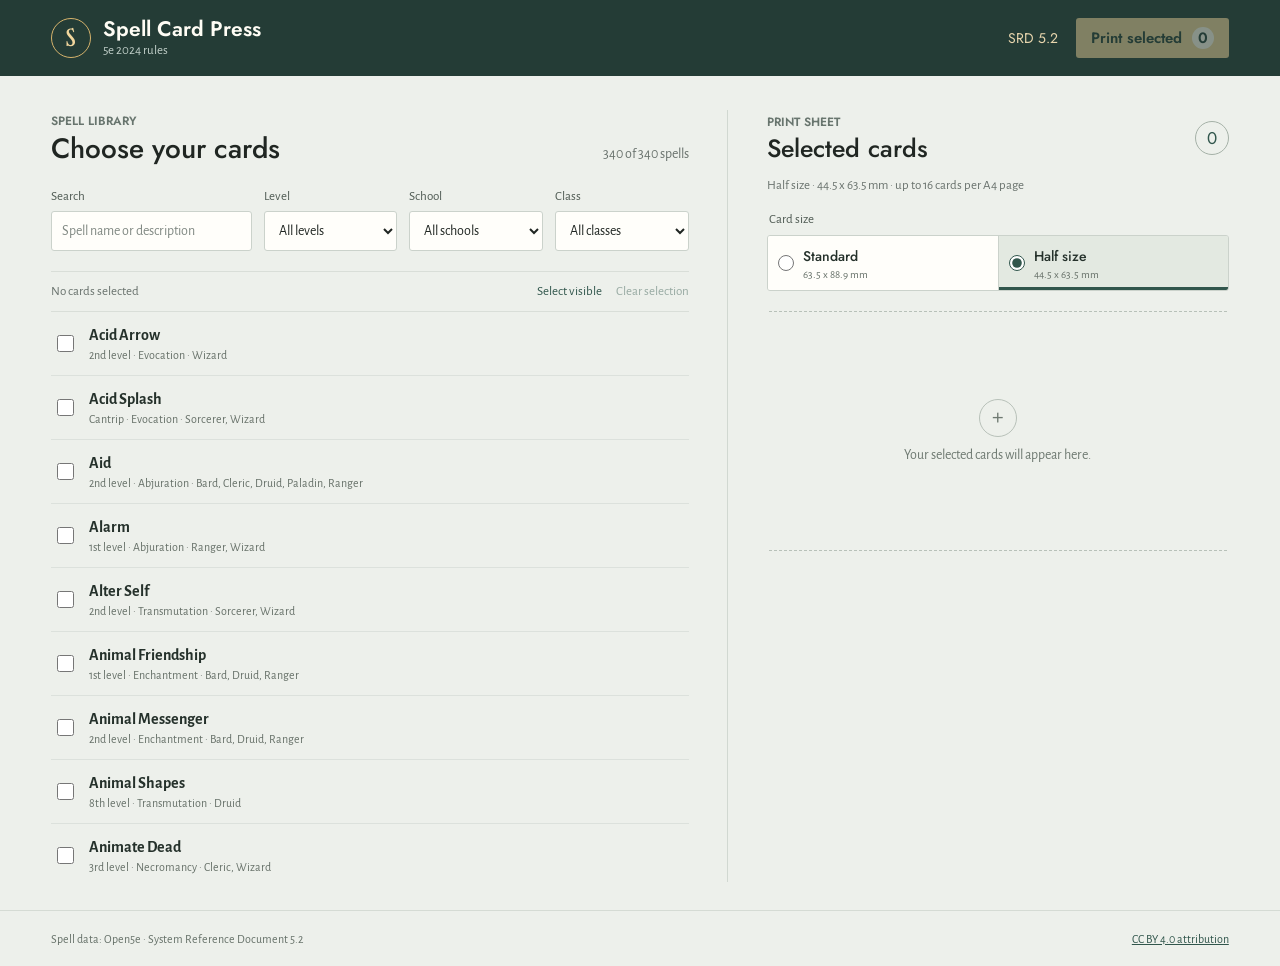
==== card-generator/index.html @ 822038f8 "Edit the layout of the cards, add icons" ====
<!doctype html>
<html lang="en">
<head>
    <meta charset="utf-8">
    <meta name="viewport" content="width=device-width, initial-scale=1">
    <meta name="theme-color" content="#243c36">
    <title>Spell Card Press</title>
    <link rel="preconnect" href="https://fonts.googleapis.com">
    <link rel="preconnect" href="https://fonts.gstatic.com" crossorigin>
    <link href="https://fonts.googleapis.com/css2?family=Alegreya+Sans:ital,wght@0,400;0,500;0,700;1,400;1,700&family=Girassol&family=Jost:wght@400;500;600;700&display=swap" rel="stylesheet">
    <link rel="stylesheet" href="app.css">
    <script src="app.js?v=keyword-layout-2" defer></script>
</head>
<body data-card-size="half">
    <header class="topbar">
        <a class="brand" href="./" aria-label="Spell Card Press home">
            <span class="brand-mark" aria-hidden="true">S</span>
            <span class="brand-copy"><strong>Spell Card Press</strong><span>5e 2024 rules</span></span>
        </a>
        <div class="topbar-meta">
            <span class="edition-tag">SRD 5.2</span>
            <button class="button button-primary" id="print-button" type="button" disabled>Print selected <span id="print-count">0</span></button>
        </div>
    </header>

    <main class="workspace">
        <section class="library" aria-labelledby="library-title">
            <div class="section-heading">
                <div><p class="eyebrow">SPELL LIBRARY</p><h1 id="library-title">Choose your cards</h1></div>
                <p class="result-count" id="result-count" aria-live="polite">Loading spells...</p>
            </div>
            <div class="filters" aria-label="Filter spells">
                <label class="search-field"><span>Search</span><input id="search-input" type="search" placeholder="Spell name or description" autocomplete="off"></label>
                <label><span>Level</span><select id="level-filter"><option value="">All levels</option></select></label>
                <label><span>School</span><select id="school-filter"><option value="">All schools</option></select></label>
                <label><span>Class</span><select id="class-filter"><option value="">All classes</option></select></label>
            </div>
            <div class="list-toolbar">
                <span id="selection-summary">No cards selected</span>
                <div class="toolbar-actions">
                    <button class="text-button" id="select-visible" type="button">Select visible</button>
                    <button class="text-button" id="clear-selection" type="button" disabled>Clear selection</button>
                </div>
            </div>
            <div class="spell-list" id="spell-list" aria-label="Available spells" aria-busy="true">
                <p class="list-message">Loading the 2024 SRD spell list...</p>
            </div>
        </section>

        <aside class="selection" aria-labelledby="selection-title">
            <div class="section-heading selection-heading">
                <div><p class="eyebrow">PRINT SHEET</p><h2 id="selection-title">Selected cards</h2></div>
                <span class="selected-count" id="selected-count" aria-live="polite">0</span>
            </div>
            <p class="selection-note" id="selection-note">Half size · 44.5 x 63.5 mm · up to 16 cards per A4 page</p>
            <fieldset class="size-picker">
                <legend>Card size</legend>
                <div class="size-options">
                    <label class="size-option">
                        <input type="radio" name="card-size" value="standard">
                        <span class="size-option-copy"><strong>Standard</strong><small>63.5 x 88.9 mm</small></span>
                    </label>
                    <label class="size-option">
                        <input type="radio" name="card-size" value="half" checked>
                        <span class="size-option-copy"><strong>Half size</strong><small>44.5 x 63.5 mm</small></span>
                    </label>
                </div>
            </fieldset>
            <div class="selected-cards" id="selected-cards">
                <div class="selection-empty"><span class="empty-mark" aria-hidden="true">+</span><p>Your selected cards will appear here.</p></div>
            </div>
        </aside>
    </main>

    <footer class="app-footer">
        <span>Spell data: Open5e · System Reference Document 5.2</span>
        <a href="https://open5e.com/sources/srd-2024" target="_blank" rel="noreferrer">CC BY 4.0 attribution</a>
    </footer>

    <div class="print-root" id="print-root" aria-hidden="true"></div>

    <template id="spell-card-template">
        <article class="spell-card">
            <div class="card-inner">
                <header class="card-header">
                    <h2 class="card-title" data-field="name"></h2>
                    <div class="level-badge" aria-label="Spell level"><span class="badge-prefix" data-field="badge-prefix">lvl</span><strong data-field="badge"></strong></div>
                </header>
                <section class="card-keywords" aria-label="Spell keywords">
                    <div class="keyword-item"><strong>Casting Time</strong><span data-field="casting-time"></span></div>
                    <div class="keyword-item"><strong>Range/Area</strong><span data-field="range"></span></div>
                    <div class="keyword-item"><strong>Duration</strong><span data-field="duration"></span></div>
                    <div class="keyword-item"><strong>Attack/Save</strong><span data-field="attack-save"></span></div>
                    <div class="keyword-item"><strong>DMG/Effect</strong><span data-field="effect"></span></div>
                    <div class="keyword-item"><strong>Components</strong><span data-field="components"></span></div>
                </section>
                <div class="card-ornament" aria-hidden="true"></div>
                <p class="card-description" data-field="description"></p>
                <div class="card-upgrade" data-field="upgrade-container" hidden><p><strong data-field="upgrade-label"></strong> <span data-field="upgrade-text"></span></p></div>
                <p class="card-material-note" data-field="material-note"></p>
                <footer class="card-footer"><span class="card-school" data-field="school"></span><span class="card-classes" data-field="classes"></span></footer>
            </div>
        </article>
    </template>
</body>
</html>
---- card-generator/app.css ----
:root {
    color-scheme: light;
    --ink: #202622;
    --muted: #69726d;
    --line: #d9ded8;
    --paper: #fffefa;
    --canvas: #edf0eb;
    --green: #243c36;
    --green-hover: #31564c;
    --gold: #bb842e;
    --blue: #719ce8;
    --body-font: "Alegreya Sans", sans-serif;
    --label-font: "Jost", sans-serif;
    --card-title-font: "Girassol", Georgia, serif;
}

* { box-sizing: border-box; }

body {
    min-width: 320px;
    min-height: 100vh;
    margin: 0;
    background: var(--canvas);
    color: var(--ink);
    font-family: var(--body-font);
    font-size: 16px;
}

body[data-card-size="half"] {
    --card-print-width: 44.5mm;
    --card-print-height: 63.5mm;
    --card-columns: 4;
    --card-rows: 4;
    --card-ratio: 44.5 / 63.5;
}

body[data-card-size="standard"] {
    --card-print-width: 63.5mm;
    --card-print-height: 88.9mm;
    --card-columns: 3;
    --card-rows: 3;
    --card-ratio: 63.5 / 88.9;
}

button, input, select { font: inherit; }
button, a, input, select { -webkit-tap-highlight-color: transparent; }
button:focus-visible, a:focus-visible, input:focus-visible, select:focus-visible { outline: 3px solid #d49840; outline-offset: 2px; }

.topbar {
    display: flex;
    min-height: 76px;
    align-items: center;
    justify-content: space-between;
    gap: 20px;
    padding: 12px clamp(18px, 4vw, 58px);
    background: var(--green);
    color: #fffdf5;
}

.brand, .topbar-meta, .brand-copy { display: flex; align-items: center; }
.brand { gap: 12px; color: inherit; text-decoration: none; }
.brand-mark {
    display: grid;
    width: 40px;
    aspect-ratio: 1;
    place-items: center;
    border: 1px solid #d6b36c;
    border-radius: 50%;
    color: #f1d69d;
    font-family: var(--card-title-font);
    font-size: 23px;
}
.brand-copy { align-items: flex-start; flex-direction: column; line-height: 1.15; }
.brand-copy strong { font-family: var(--label-font); font-size: 21px; font-weight: 600; }
.brand-copy span { margin-top: 3px; color: #c2d0ca; font-size: 13px; }
.topbar-meta { gap: 18px; }
.edition-tag { color: #e8d6ae; font-family: var(--label-font); font-size: 14px; text-transform: uppercase; }

.button {
    min-height: 40px;
    border: 0;
    border-radius: 3px;
    padding: 0 15px;
    cursor: pointer;
    font-family: var(--label-font);
    font-size: 15px;
}
.button-primary { background: #f0d49a; color: #243c36; font-weight: 600; }
.button-primary:hover:not(:disabled) { background: #ffe6b4; }
.button:disabled, .text-button:disabled { cursor: not-allowed; opacity: 0.45; }
#print-count { display: inline-grid; min-width: 22px; height: 22px; margin-left: 5px; place-items: center; border-radius: 50%; background: #fff9ed; }

.workspace {
    display: grid;
    width: min(1500px, 100%);
    min-height: calc(100vh - 132px);
    grid-template-columns: minmax(0, 1.15fr) minmax(330px, 0.85fr);
    margin: 0 auto;
    padding: 34px clamp(18px, 4vw, 58px) 28px;
}
.library { min-width: 0; padding-right: clamp(20px, 3vw, 44px); border-right: 1px solid #d1d8d1; }
.selection { min-width: 0; padding-left: clamp(20px, 3vw, 44px); }
.section-heading { display: flex; min-height: 55px; align-items: flex-end; justify-content: space-between; gap: 16px; }
.eyebrow { margin: 0 0 4px; color: #68756e; font-family: var(--label-font); font-size: 12px; font-weight: 600; }
h1, h2, p { margin-top: 0; }
.section-heading h1, .section-heading h2 { margin: 0; font-family: var(--label-font); font-size: 28px; font-weight: 500; line-height: 1.1; }
.section-heading h2 { font-size: 25px; }
.result-count { margin: 0 0 2px; color: var(--muted); font-size: 14px; white-space: nowrap; }

.filters { display: grid; grid-template-columns: minmax(190px, 1.5fr) repeat(3, minmax(110px, 1fr)); gap: 12px; margin: 24px 0 20px; }
.filters label { display: grid; min-width: 0; gap: 6px; color: #4f5a53; font-size: 13px; }
.filters input, .filters select { width: 100%; min-width: 0; height: 40px; border: 1px solid #cbd2cb; border-radius: 3px; padding: 0 10px; background: var(--paper); color: var(--ink); font-size: 14px; }
.filters input::placeholder { color: #818983; }
.list-toolbar { display: flex; min-height: 41px; align-items: center; justify-content: space-between; gap: 12px; border-top: 1px solid var(--line); border-bottom: 1px solid var(--line); color: var(--muted); font-size: 13px; }
.toolbar-actions { display: flex; align-items: center; gap: 14px; }
.text-button { border: 0; padding: 4px 0; background: transparent; color: #31564c; cursor: pointer; font-size: 13px; }
.text-button:hover:not(:disabled) { color: #142f28; text-decoration: underline; }
.spell-list { max-height: calc(100vh - 330px); min-height: 310px; overflow: auto; overscroll-behavior: contain; }
.spell-row { display: grid; min-height: 64px; grid-template-columns: 20px minmax(0, 1fr); align-items: center; gap: 12px; border-bottom: 1px solid #dce1dc; padding: 9px 6px; cursor: pointer; }
.spell-row:hover, .spell-row.is-selected { background: #e3e9e1; }
.spell-row input { width: 17px; height: 17px; margin: 0; accent-color: #31564c; }
.spell-row-content { display: grid; min-width: 0; gap: 3px; }
.spell-row-title { overflow: hidden; color: #25312b; font-size: 16px; font-weight: 700; text-overflow: ellipsis; white-space: nowrap; }
.spell-row-details { overflow: hidden; color: #677169; font-size: 12px; text-overflow: ellipsis; white-space: nowrap; }
.list-message { margin: 24px 0; color: var(--muted); font-size: 14px; }

.selection-heading { align-items: center; }
.selected-count { display: grid; width: 34px; height: 34px; place-items: center; border: 1px solid #a5b1a7; border-radius: 50%; color: #31564c; font-family: var(--label-font); font-size: 17px; }
.selection-note { margin: 13px 0 18px; color: var(--muted); font-size: 13px; }
.size-picker { min-width: 0; border: 0; margin: 0 0 18px; padding: 0; }
.size-picker legend { margin-bottom: 7px; color: #4f5a53; font-size: 13px; }
.size-options { display: grid; grid-template-columns: repeat(2, minmax(0, 1fr)); overflow: hidden; border: 1px solid #cbd2cb; border-radius: 3px; }
.size-option { display: flex; min-width: 0; min-height: 54px; align-items: center; gap: 9px; padding: 7px 10px; background: var(--paper); cursor: pointer; }
.size-option + .size-option { border-left: 1px solid #cbd2cb; }
.size-option:has(input:checked) { background: #e3e9e1; box-shadow: inset 0 -3px #31564c; }
.size-option:focus-within { outline: 3px solid #d49840; outline-offset: -3px; }
.size-option input { width: 16px; height: 16px; flex: none; margin: 0; accent-color: #31564c; }
.size-option-copy { display: grid; min-width: 0; gap: 2px; }
.size-option-copy strong { color: #25312b; font-family: var(--label-font); font-size: 14px; font-weight: 500; }
.size-option-copy small { color: #677169; font-size: 11px; white-space: nowrap; }
.selected-cards { display: grid; max-height: calc(100vh - 258px); grid-template-columns: repeat(auto-fit, minmax(min(100%, 250px), 1fr)); align-content: start; justify-items: center; gap: 20px; overflow: auto; padding: 2px 2px 20px; }
.selection-empty { display: grid; width: 100%; min-height: 240px; align-content: center; justify-items: center; border-top: 1px dashed #b8c1b9; border-bottom: 1px dashed #b8c1b9; color: #6e7971; text-align: center; }
.selection-empty p { margin: 10px 0 0; font-size: 14px; }
.empty-mark { display: grid; width: 38px; height: 38px; place-items: center; border: 1px solid #b8c1b9; border-radius: 50%; font-size: 24px; }

.spell-card {
    position: relative;
    container-type: inline-size;
    width: min(100%, 300px);
    aspect-ratio: var(--card-ratio);
    overflow: hidden;
    border: 0;
    background-color: #f8f6ee;
    background-image: url("./img/background.png");
    background-position: center;
    background-size: 100% 100%;
    background-repeat: no-repeat;
    color: #171716;
    box-shadow: inset 0 0 0 1px rgb(255 255 255 / 55%);
    print-color-adjust: exact;
    -webkit-print-color-adjust: exact;
}
.card-inner { position: absolute; inset: 0; container-type: inline-size; padding: 5.5% 5.4% 4.6%; }
.card-header { display: flex; height: 13%; align-items: center; justify-content: center; padding: 0 12% 0 1%; }
.card-title { max-width: 100%; margin: 0; font-family: var(--card-title-font); font-size: clamp(20px, 10.5cqw, 48px); font-weight: 400; line-height: 0.98; text-align: center; text-transform: uppercase; }
.spell-card.is-long-title .card-title { font-size: clamp(15px, 8cqw, 34px); }
.level-badge { position: absolute; top: 0; right: 4.2%; display: flex; width: 11.7%; height: 13%; align-items: center; flex-direction: column; justify-content: flex-start; background: url("./img/flag.svg") center / 100% 100% no-repeat; padding-top: 2%; color: #24231f; font-family: var(--label-font); line-height: 1; }
.badge-prefix { font-size: 3.6cqw; }
.level-badge strong { margin-top: 2px; font-size: 7cqw; font-weight: 500; }
.spell-card.is-cantrip .level-badge { justify-content: center; padding-top: 0; }
.spell-card.is-cantrip .badge-prefix { display: none; }
.spell-card.is-cantrip .level-badge strong { margin-top: 0; font-size: 6cqw; }
.card-keywords { display: grid; height: 19%; grid-template-columns: 1.08fr 0.92fr 1fr; grid-template-rows: repeat(2, minmax(0, 1fr)); column-gap: 3%; row-gap: 2%; padding: 0 0.4%; }
.keyword-item { display: flex; min-width: 0; flex-direction: column; gap: 1px; line-height: 1.08; }
.keyword-item strong { font-family: var(--body-font); font-size: 3.4cqw; font-weight: 700; line-height: 1.1; text-transform: uppercase; }
.keyword-item > span[data-field] { display: flex; min-width: 0; align-items: center; flex-wrap: wrap; gap: 0.12em; overflow-wrap: anywhere; font-family: var(--body-font); font-size: 4.6cqw; line-height: 1.08; }
.keyword-icon { width: 0.9em; height: 0.9em; flex: none; }
.range-layout { display: flex; min-width: 0; width: 100%; flex-direction: column; align-items: flex-start; gap: 0; line-height: 1.02; }
.range-area { display: inline-flex; width: max-content; flex: none; align-items: center; gap: 0.12em; white-space: nowrap; }
.range-area-text { flex: none; white-space: nowrap; }
.card-ornament { height: 5cqw; margin: 0.6% 0 0; background: url("./img/arrow.svg") center / 100% 100% no-repeat; }
.card-description { max-height: 48%; overflow: hidden; margin: 1.8% 0 0; font-size: 4.6cqw; line-height: 1.28; white-space: pre-line; }
.spell-card.has-upgrade .card-description { max-height: 42%; }
.spell-card.is-continuation .card-keywords { display: none; }
.spell-card.is-continuation .card-description { max-height: 70%; margin-top: 2.5%; line-height: 1.2; }
.spell-card.is-dense .card-description { line-height: 1.18; }
.spell-card.is-very-dense .card-description { line-height: 1.14; }
.card-upgrade { position: absolute; right: 5.4%; bottom: 10%; left: 5.4%; max-height: 15%; overflow: hidden; font-size: 4.6cqw; line-height: 1.2; }
.card-upgrade[hidden] { display: none; }
.card-upgrade p { margin: 0; }
.card-upgrade strong { font-style: italic; font-weight: 700; }
.card-material-note { position: absolute; right: 5.4%; bottom: 6.3%; left: 5.4%; margin: 0; font-size: 4cqw; font-style: italic; text-align: right; }
.card-footer { position: absolute; right: 0; bottom: 0; left: 0; display: flex; height: 6%; align-items: center; justify-content: space-between; gap: 5px; padding: 0 4%; background: #2872c7; color: #fff; font-family: var(--label-font); font-size: 4.5cqw; line-height: 1; }
.card-school { flex: none; }
.card-classes { overflow: hidden; text-align: right; text-overflow: ellipsis; white-space: nowrap; }

.app-footer { display: flex; min-height: 56px; align-items: center; justify-content: space-between; gap: 16px; border-top: 1px solid #d5dbd4; padding: 10px clamp(18px, 4vw, 58px); color: #667169; font-size: 12px; }
.app-footer a { color: #31564c; }
.print-root { display: none; }

@media (max-width: 1050px) {
    .workspace { grid-template-columns: minmax(0, 1fr) minmax(280px, 0.78fr); }
    .filters { grid-template-columns: repeat(3, minmax(100px, 1fr)); }
    .search-field { grid-column: 1 / -1; }
}

@media (max-width: 760px) {
    .topbar { min-height: 68px; padding-right: 16px; padding-left: 16px; }
    .topbar-meta { gap: 10px; }
    .edition-tag { display: none; }
    .workspace { min-height: 0; grid-template-columns: minmax(0, 1fr); padding: 26px 18px; }
    .library { border-right: 0; padding-right: 0; }
    .selection { margin-top: 30px; border-top: 1px solid #d1d8d1; padding: 25px 0 0; }
    .spell-list { max-height: 55vh; }
    .selected-cards { max-height: none; grid-template-columns: repeat(auto-fit, minmax(min(100%, 230px), 1fr)); }
}

@media (max-width: 480px) {
    .brand-mark { width: 34px; font-size: 20px; }
    .brand-copy strong { font-size: 18px; }
    .button { min-height: 37px; padding: 0 10px; font-size: 13px; }
    .section-heading h1 { font-size: 25px; }
    .result-count { font-size: 12px; }
    .filters { grid-template-columns: repeat(2, minmax(0, 1fr)); }
    .search-field { grid-column: 1 / -1; }
    .list-toolbar { align-items: flex-start; flex-direction: column; justify-content: center; gap: 3px; padding: 7px 0; }
    .toolbar-actions { width: 100%; justify-content: space-between; }
    .app-footer { align-items: flex-start; flex-direction: column; gap: 5px; }
    .size-option { gap: 7px; padding: 7px; }
    .size-option-copy strong { font-size: 13px; }
    .size-option-copy small { font-size: 10px; }
}

@page { size: A4 portrait; margin: 0; }

@media print {
    html, body { width: 210mm; min-width: 0; min-height: 0; margin: 0; background: #fff; }
    .topbar, .workspace, .app-footer { display: none !important; }
    .print-root { display: block !important; }
    .print-page { display: grid; width: 210mm; height: 297mm; grid-template-columns: repeat(var(--card-columns), var(--card-print-width)); grid-template-rows: repeat(var(--card-rows), var(--card-print-height)); align-content: center; justify-content: center; gap: 2mm; break-after: page; page-break-after: always; }
    .print-page:last-child { break-after: auto; page-break-after: auto; }
    .spell-card { width: var(--card-print-width); height: var(--card-print-height); border: 0; box-shadow: none; break-inside: avoid; page-break-inside: avoid; }
}
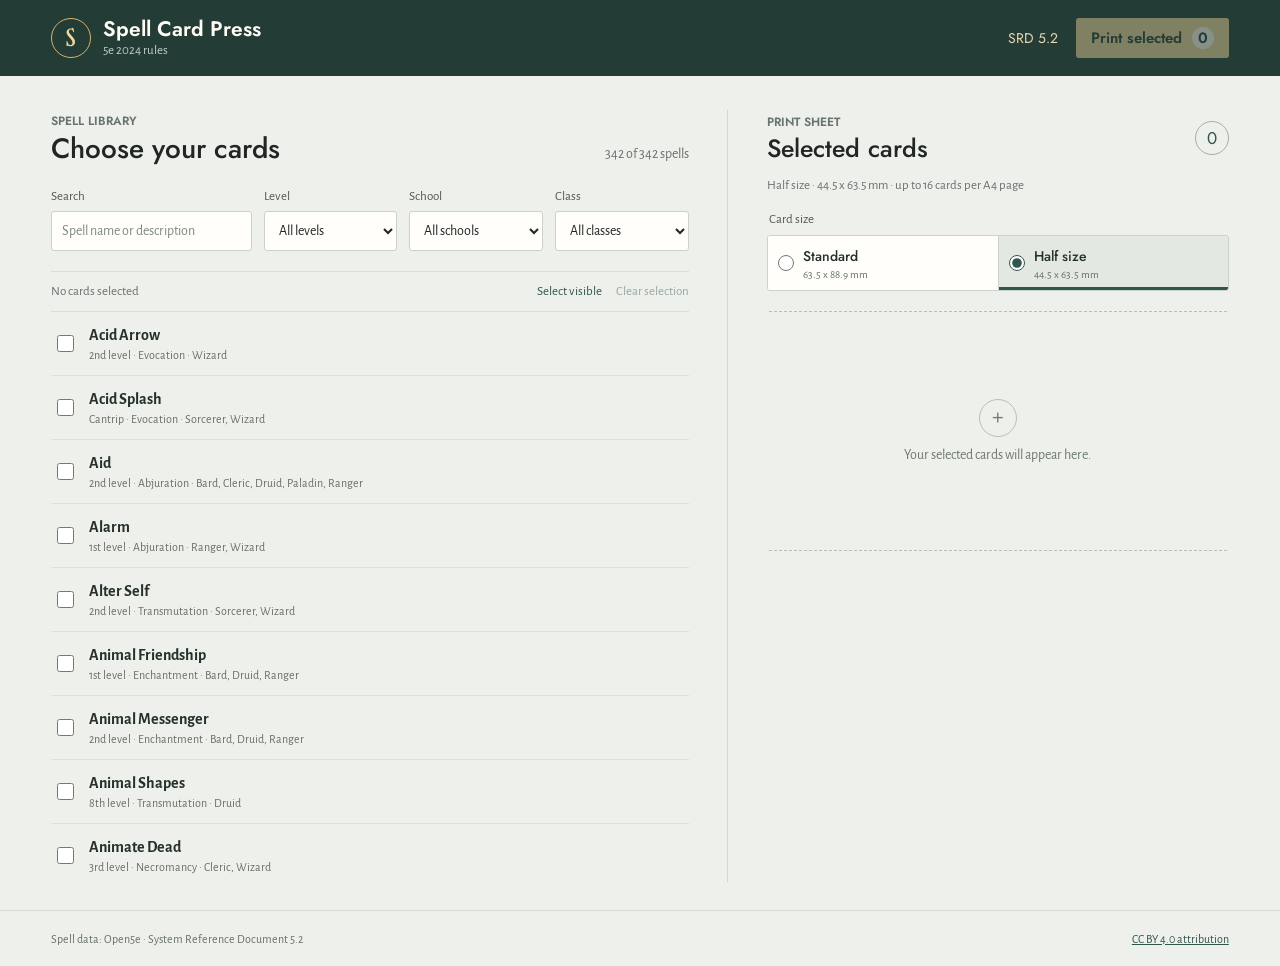
==== commit 58a2c326: "Change card layout" ====
--- a/card-generator/index.html
+++ b/card-generator/index.html
@@ -8,8 +8,8 @@
     <link rel="preconnect" href="https://fonts.googleapis.com">
     <link rel="preconnect" href="https://fonts.gstatic.com" crossorigin>
     <link href="https://fonts.googleapis.com/css2?family=Alegreya+Sans:ital,wght@0,400;0,500;0,700;1,400;1,700&family=Girassol&family=Jost:wght@400;500;600;700&display=swap" rel="stylesheet">
-    <link rel="stylesheet" href="app.css">
-    <script src="app.js?v=keyword-layout-2" defer></script>
+    <link rel="stylesheet" href="app.css?v=description-space-2">
+    <script src="app.js?v=description-fit-4" defer></script>
 </head>
 <body data-card-size="half">
     <header class="topbar">
--- a/card-generator/app.css
+++ b/card-generator/app.css
@@ -14,7 +14,9 @@
     --card-title-font: "Girassol", Georgia, serif;
 }
 
-* { box-sizing: border-box; }
+* {
+    box-sizing: border-box;
+}
 
 body {
     min-width: 320px;
@@ -42,9 +44,26 @@
     --card-ratio: 63.5 / 88.9;
 }
 
-button, input, select { font: inherit; }
-button, a, input, select { -webkit-tap-highlight-color: transparent; }
-button:focus-visible, a:focus-visible, input:focus-visible, select:focus-visible { outline: 3px solid #d49840; outline-offset: 2px; }
+button,
+input,
+select {
+    font: inherit;
+}
+
+button,
+a,
+input,
+select {
+    -webkit-tap-highlight-color: transparent;
+}
+
+button:focus-visible,
+a:focus-visible,
+input:focus-visible,
+select:focus-visible {
+    outline: 3px solid #d49840;
+    outline-offset: 2px;
+}
 
 .topbar {
     display: flex;
@@ -57,8 +76,19 @@
     color: #fffdf5;
 }
 
-.brand, .topbar-meta, .brand-copy { display: flex; align-items: center; }
-.brand { gap: 12px; color: inherit; text-decoration: none; }
+.brand,
+.topbar-meta,
+.brand-copy {
+    display: flex;
+    align-items: center;
+}
+
+.brand {
+    gap: 12px;
+    color: inherit;
+    text-decoration: none;
+}
+
 .brand-mark {
     display: grid;
     width: 40px;
@@ -70,11 +100,35 @@
     font-family: var(--card-title-font);
     font-size: 23px;
 }
-.brand-copy { align-items: flex-start; flex-direction: column; line-height: 1.15; }
-.brand-copy strong { font-family: var(--label-font); font-size: 21px; font-weight: 600; }
-.brand-copy span { margin-top: 3px; color: #c2d0ca; font-size: 13px; }
-.topbar-meta { gap: 18px; }
-.edition-tag { color: #e8d6ae; font-family: var(--label-font); font-size: 14px; text-transform: uppercase; }
+
+.brand-copy {
+    align-items: flex-start;
+    flex-direction: column;
+    line-height: 1.15;
+}
+
+.brand-copy strong {
+    font-family: var(--label-font);
+    font-size: 21px;
+    font-weight: 600;
+}
+
+.brand-copy span {
+    margin-top: 3px;
+    color: #c2d0ca;
+    font-size: 13px;
+}
+
+.topbar-meta {
+    gap: 18px;
+}
+
+.edition-tag {
+    color: #e8d6ae;
+    font-family: var(--label-font);
+    font-size: 14px;
+    text-transform: uppercase;
+}
 
 .button {
     min-height: 40px;
@@ -85,10 +139,32 @@
     font-family: var(--label-font);
     font-size: 15px;
 }
-.button-primary { background: #f0d49a; color: #243c36; font-weight: 600; }
-.button-primary:hover:not(:disabled) { background: #ffe6b4; }
-.button:disabled, .text-button:disabled { cursor: not-allowed; opacity: 0.45; }
-#print-count { display: inline-grid; min-width: 22px; height: 22px; margin-left: 5px; place-items: center; border-radius: 50%; background: #fff9ed; }
+
+.button-primary {
+    background: #f0d49a;
+    color: #243c36;
+    font-weight: 600;
+}
+
+.button-primary:hover:not(:disabled) {
+    background: #ffe6b4;
+}
+
+.button:disabled,
+.text-button:disabled {
+    cursor: not-allowed;
+    opacity: 0.45;
+}
+
+#print-count {
+    display: inline-grid;
+    min-width: 22px;
+    height: 22px;
+    margin-left: 5px;
+    place-items: center;
+    border-radius: 50%;
+    background: #fff9ed;
+}
 
 .workspace {
     display: grid;
@@ -98,50 +174,315 @@
     margin: 0 auto;
     padding: 34px clamp(18px, 4vw, 58px) 28px;
 }
-.library { min-width: 0; padding-right: clamp(20px, 3vw, 44px); border-right: 1px solid #d1d8d1; }
-.selection { min-width: 0; padding-left: clamp(20px, 3vw, 44px); }
-.section-heading { display: flex; min-height: 55px; align-items: flex-end; justify-content: space-between; gap: 16px; }
-.eyebrow { margin: 0 0 4px; color: #68756e; font-family: var(--label-font); font-size: 12px; font-weight: 600; }
-h1, h2, p { margin-top: 0; }
-.section-heading h1, .section-heading h2 { margin: 0; font-family: var(--label-font); font-size: 28px; font-weight: 500; line-height: 1.1; }
-.section-heading h2 { font-size: 25px; }
-.result-count { margin: 0 0 2px; color: var(--muted); font-size: 14px; white-space: nowrap; }
-
-.filters { display: grid; grid-template-columns: minmax(190px, 1.5fr) repeat(3, minmax(110px, 1fr)); gap: 12px; margin: 24px 0 20px; }
-.filters label { display: grid; min-width: 0; gap: 6px; color: #4f5a53; font-size: 13px; }
-.filters input, .filters select { width: 100%; min-width: 0; height: 40px; border: 1px solid #cbd2cb; border-radius: 3px; padding: 0 10px; background: var(--paper); color: var(--ink); font-size: 14px; }
-.filters input::placeholder { color: #818983; }
-.list-toolbar { display: flex; min-height: 41px; align-items: center; justify-content: space-between; gap: 12px; border-top: 1px solid var(--line); border-bottom: 1px solid var(--line); color: var(--muted); font-size: 13px; }
-.toolbar-actions { display: flex; align-items: center; gap: 14px; }
-.text-button { border: 0; padding: 4px 0; background: transparent; color: #31564c; cursor: pointer; font-size: 13px; }
-.text-button:hover:not(:disabled) { color: #142f28; text-decoration: underline; }
-.spell-list { max-height: calc(100vh - 330px); min-height: 310px; overflow: auto; overscroll-behavior: contain; }
-.spell-row { display: grid; min-height: 64px; grid-template-columns: 20px minmax(0, 1fr); align-items: center; gap: 12px; border-bottom: 1px solid #dce1dc; padding: 9px 6px; cursor: pointer; }
-.spell-row:hover, .spell-row.is-selected { background: #e3e9e1; }
-.spell-row input { width: 17px; height: 17px; margin: 0; accent-color: #31564c; }
-.spell-row-content { display: grid; min-width: 0; gap: 3px; }
-.spell-row-title { overflow: hidden; color: #25312b; font-size: 16px; font-weight: 700; text-overflow: ellipsis; white-space: nowrap; }
-.spell-row-details { overflow: hidden; color: #677169; font-size: 12px; text-overflow: ellipsis; white-space: nowrap; }
-.list-message { margin: 24px 0; color: var(--muted); font-size: 14px; }
-
-.selection-heading { align-items: center; }
-.selected-count { display: grid; width: 34px; height: 34px; place-items: center; border: 1px solid #a5b1a7; border-radius: 50%; color: #31564c; font-family: var(--label-font); font-size: 17px; }
-.selection-note { margin: 13px 0 18px; color: var(--muted); font-size: 13px; }
-.size-picker { min-width: 0; border: 0; margin: 0 0 18px; padding: 0; }
-.size-picker legend { margin-bottom: 7px; color: #4f5a53; font-size: 13px; }
-.size-options { display: grid; grid-template-columns: repeat(2, minmax(0, 1fr)); overflow: hidden; border: 1px solid #cbd2cb; border-radius: 3px; }
-.size-option { display: flex; min-width: 0; min-height: 54px; align-items: center; gap: 9px; padding: 7px 10px; background: var(--paper); cursor: pointer; }
-.size-option + .size-option { border-left: 1px solid #cbd2cb; }
-.size-option:has(input:checked) { background: #e3e9e1; box-shadow: inset 0 -3px #31564c; }
-.size-option:focus-within { outline: 3px solid #d49840; outline-offset: -3px; }
-.size-option input { width: 16px; height: 16px; flex: none; margin: 0; accent-color: #31564c; }
-.size-option-copy { display: grid; min-width: 0; gap: 2px; }
-.size-option-copy strong { color: #25312b; font-family: var(--label-font); font-size: 14px; font-weight: 500; }
-.size-option-copy small { color: #677169; font-size: 11px; white-space: nowrap; }
-.selected-cards { display: grid; max-height: calc(100vh - 258px); grid-template-columns: repeat(auto-fit, minmax(min(100%, 250px), 1fr)); align-content: start; justify-items: center; gap: 20px; overflow: auto; padding: 2px 2px 20px; }
-.selection-empty { display: grid; width: 100%; min-height: 240px; align-content: center; justify-items: center; border-top: 1px dashed #b8c1b9; border-bottom: 1px dashed #b8c1b9; color: #6e7971; text-align: center; }
-.selection-empty p { margin: 10px 0 0; font-size: 14px; }
-.empty-mark { display: grid; width: 38px; height: 38px; place-items: center; border: 1px solid #b8c1b9; border-radius: 50%; font-size: 24px; }
+
+.library {
+    min-width: 0;
+    padding-right: clamp(20px, 3vw, 44px);
+    border-right: 1px solid #d1d8d1;
+}
+
+.selection {
+    min-width: 0;
+    padding-left: clamp(20px, 3vw, 44px);
+}
+
+.section-heading {
+    display: flex;
+    min-height: 55px;
+    align-items: flex-end;
+    justify-content: space-between;
+    gap: 16px;
+}
+
+.eyebrow {
+    margin: 0 0 4px;
+    color: #68756e;
+    font-family: var(--label-font);
+    font-size: 12px;
+    font-weight: 600;
+}
+
+h1,
+h2,
+p {
+    margin-top: 0;
+}
+
+.section-heading h1,
+.section-heading h2 {
+    margin: 0;
+    font-family: var(--label-font);
+    font-size: 28px;
+    font-weight: 500;
+    line-height: 1.1;
+}
+
+.section-heading h2 {
+    font-size: 25px;
+}
+
+.result-count {
+    margin: 0 0 2px;
+    color: var(--muted);
+    font-size: 14px;
+    white-space: nowrap;
+}
+
+.filters {
+    display: grid;
+    grid-template-columns: minmax(190px, 1.5fr) repeat(3, minmax(110px, 1fr));
+    gap: 12px;
+    margin: 24px 0 20px;
+}
+
+.filters label {
+    display: grid;
+    min-width: 0;
+    gap: 6px;
+    color: #4f5a53;
+    font-size: 13px;
+}
+
+.filters input,
+.filters select {
+    width: 100%;
+    min-width: 0;
+    height: 40px;
+    border: 1px solid #cbd2cb;
+    border-radius: 3px;
+    padding: 0 10px;
+    background: var(--paper);
+    color: var(--ink);
+    font-size: 14px;
+}
+
+.filters input::placeholder {
+    color: #818983;
+}
+
+.list-toolbar {
+    display: flex;
+    min-height: 41px;
+    align-items: center;
+    justify-content: space-between;
+    gap: 12px;
+    border-top: 1px solid var(--line);
+    border-bottom: 1px solid var(--line);
+    color: var(--muted);
+    font-size: 13px;
+}
+
+.toolbar-actions {
+    display: flex;
+    align-items: center;
+    gap: 14px;
+}
+
+.text-button {
+    border: 0;
+    padding: 4px 0;
+    background: transparent;
+    color: #31564c;
+    cursor: pointer;
+    font-size: 13px;
+}
+
+.text-button:hover:not(:disabled) {
+    color: #142f28;
+    text-decoration: underline;
+}
+
+.spell-list {
+    max-height: calc(100vh - 330px);
+    min-height: 310px;
+    overflow: auto;
+    overscroll-behavior: contain;
+}
+
+.spell-row {
+    display: grid;
+    min-height: 64px;
+    grid-template-columns: 20px minmax(0, 1fr);
+    align-items: center;
+    gap: 12px;
+    border-bottom: 1px solid #dce1dc;
+    padding: 9px 6px;
+    cursor: pointer;
+}
+
+.spell-row:hover,
+.spell-row.is-selected {
+    background: #e3e9e1;
+}
+
+.spell-row input {
+    width: 17px;
+    height: 17px;
+    margin: 0;
+    accent-color: #31564c;
+}
+
+.spell-row-content {
+    display: grid;
+    min-width: 0;
+    gap: 3px;
+}
+
+.spell-row-title {
+    overflow: hidden;
+    color: #25312b;
+    font-size: 16px;
+    font-weight: 700;
+    text-overflow: ellipsis;
+    white-space: nowrap;
+}
+
+.spell-row-details {
+    overflow: hidden;
+    color: #677169;
+    font-size: 12px;
+    text-overflow: ellipsis;
+    white-space: nowrap;
+}
+
+.list-message {
+    margin: 24px 0;
+    color: var(--muted);
+    font-size: 14px;
+}
+
+.selection-heading {
+    align-items: center;
+}
+
+.selected-count {
+    display: grid;
+    width: 34px;
+    height: 34px;
+    place-items: center;
+    border: 1px solid #a5b1a7;
+    border-radius: 50%;
+    color: #31564c;
+    font-family: var(--label-font);
+    font-size: 17px;
+}
+
+.selection-note {
+    margin: 13px 0 18px;
+    color: var(--muted);
+    font-size: 13px;
+}
+
+.size-picker {
+    min-width: 0;
+    border: 0;
+    margin: 0 0 18px;
+    padding: 0;
+}
+
+.size-picker legend {
+    margin-bottom: 7px;
+    color: #4f5a53;
+    font-size: 13px;
+}
+
+.size-options {
+    display: grid;
+    grid-template-columns: repeat(2, minmax(0, 1fr));
+    overflow: hidden;
+    border: 1px solid #cbd2cb;
+    border-radius: 3px;
+}
+
+.size-option {
+    display: flex;
+    min-width: 0;
+    min-height: 54px;
+    align-items: center;
+    gap: 9px;
+    padding: 7px 10px;
+    background: var(--paper);
+    cursor: pointer;
+}
+
+.size-option+.size-option {
+    border-left: 1px solid #cbd2cb;
+}
+
+.size-option:has(input:checked) {
+    background: #e3e9e1;
+    box-shadow: inset 0 -3px #31564c;
+}
+
+.size-option:focus-within {
+    outline: 3px solid #d49840;
+    outline-offset: -3px;
+}
+
+.size-option input {
+    width: 16px;
+    height: 16px;
+    flex: none;
+    margin: 0;
+    accent-color: #31564c;
+}
+
+.size-option-copy {
+    display: grid;
+    min-width: 0;
+    gap: 2px;
+}
+
+.size-option-copy strong {
+    color: #25312b;
+    font-family: var(--label-font);
+    font-size: 14px;
+    font-weight: 500;
+}
+
+.size-option-copy small {
+    color: #677169;
+    font-size: 11px;
+    white-space: nowrap;
+}
+
+.selected-cards {
+    display: grid;
+    max-height: calc(100vh - 258px);
+    grid-template-columns: repeat(auto-fit, minmax(min(100%, 250px), 1fr));
+    align-content: start;
+    justify-items: center;
+    gap: 20px;
+    overflow: auto;
+    padding: 2px 2px 20px;
+}
+
+.selection-empty {
+    display: grid;
+    width: 100%;
+    min-height: 240px;
+    align-content: center;
+    justify-items: center;
+    border-top: 1px dashed #b8c1b9;
+    border-bottom: 1px dashed #b8c1b9;
+    color: #6e7971;
+    text-align: center;
+}
+
+.selection-empty p {
+    margin: 10px 0 0;
+    font-size: 14px;
+}
+
+.empty-mark {
+    display: grid;
+    width: 38px;
+    height: 38px;
+    place-items: center;
+    border: 1px solid #b8c1b9;
+    border-radius: 50%;
+    font-size: 24px;
+}
 
 .spell-card {
     position: relative;
@@ -160,84 +501,448 @@
     print-color-adjust: exact;
     -webkit-print-color-adjust: exact;
 }
-.card-inner { position: absolute; inset: 0; container-type: inline-size; padding: 5.5% 5.4% 4.6%; }
-.card-header { display: flex; height: 13%; align-items: center; justify-content: center; padding: 0 12% 0 1%; }
-.card-title { max-width: 100%; margin: 0; font-family: var(--card-title-font); font-size: clamp(20px, 10.5cqw, 48px); font-weight: 400; line-height: 0.98; text-align: center; text-transform: uppercase; }
-.spell-card.is-long-title .card-title { font-size: clamp(15px, 8cqw, 34px); }
-.level-badge { position: absolute; top: 0; right: 4.2%; display: flex; width: 11.7%; height: 13%; align-items: center; flex-direction: column; justify-content: flex-start; background: url("./img/flag.svg") center / 100% 100% no-repeat; padding-top: 2%; color: #24231f; font-family: var(--label-font); line-height: 1; }
-.badge-prefix { font-size: 3.6cqw; }
-.level-badge strong { margin-top: 2px; font-size: 7cqw; font-weight: 500; }
-.spell-card.is-cantrip .level-badge { justify-content: center; padding-top: 0; }
-.spell-card.is-cantrip .badge-prefix { display: none; }
-.spell-card.is-cantrip .level-badge strong { margin-top: 0; font-size: 6cqw; }
-.card-keywords { display: grid; height: 19%; grid-template-columns: 1.08fr 0.92fr 1fr; grid-template-rows: repeat(2, minmax(0, 1fr)); column-gap: 3%; row-gap: 2%; padding: 0 0.4%; }
-.keyword-item { display: flex; min-width: 0; flex-direction: column; gap: 1px; line-height: 1.08; }
-.keyword-item strong { font-family: var(--body-font); font-size: 3.4cqw; font-weight: 700; line-height: 1.1; text-transform: uppercase; }
-.keyword-item > span[data-field] { display: flex; min-width: 0; align-items: center; flex-wrap: wrap; gap: 0.12em; overflow-wrap: anywhere; font-family: var(--body-font); font-size: 4.6cqw; line-height: 1.08; }
-.keyword-icon { width: 0.9em; height: 0.9em; flex: none; }
-.range-layout { display: flex; min-width: 0; width: 100%; flex-direction: column; align-items: flex-start; gap: 0; line-height: 1.02; }
-.range-area { display: inline-flex; width: max-content; flex: none; align-items: center; gap: 0.12em; white-space: nowrap; }
-.range-area-text { flex: none; white-space: nowrap; }
-.card-ornament { height: 5cqw; margin: 0.6% 0 0; background: url("./img/arrow.svg") center / 100% 100% no-repeat; }
-.card-description { max-height: 48%; overflow: hidden; margin: 1.8% 0 0; font-size: 4.6cqw; line-height: 1.28; white-space: pre-line; }
-.spell-card.has-upgrade .card-description { max-height: 42%; }
-.spell-card.is-continuation .card-keywords { display: none; }
-.spell-card.is-continuation .card-description { max-height: 70%; margin-top: 2.5%; line-height: 1.2; }
-.spell-card.is-dense .card-description { line-height: 1.18; }
-.spell-card.is-very-dense .card-description { line-height: 1.14; }
-.card-upgrade { position: absolute; right: 5.4%; bottom: 10%; left: 5.4%; max-height: 15%; overflow: hidden; font-size: 4.6cqw; line-height: 1.2; }
-.card-upgrade[hidden] { display: none; }
-.card-upgrade p { margin: 0; }
-.card-upgrade strong { font-style: italic; font-weight: 700; }
-.card-material-note { position: absolute; right: 5.4%; bottom: 6.3%; left: 5.4%; margin: 0; font-size: 4cqw; font-style: italic; text-align: right; }
-.card-footer { position: absolute; right: 0; bottom: 0; left: 0; display: flex; height: 6%; align-items: center; justify-content: space-between; gap: 5px; padding: 0 4%; background: #2872c7; color: #fff; font-family: var(--label-font); font-size: 4.5cqw; line-height: 1; }
-.card-school { flex: none; }
-.card-classes { overflow: hidden; text-align: right; text-overflow: ellipsis; white-space: nowrap; }
-
-.app-footer { display: flex; min-height: 56px; align-items: center; justify-content: space-between; gap: 16px; border-top: 1px solid #d5dbd4; padding: 10px clamp(18px, 4vw, 58px); color: #667169; font-size: 12px; }
-.app-footer a { color: #31564c; }
-.print-root { display: none; }
+
+.card-inner {
+    position: absolute;
+    inset: 0;
+    container-type: inline-size;
+    padding: 5.5% 5.4% 4.6%;
+}
+
+.card-header {
+    display: flex;
+    align-items: center;
+    justify-content: left;
+    padding-bottom: 3%;
+}
+
+.card-title {
+    max-width: 100%;
+    margin: 0;
+    font-family: var(--card-title-font);
+    font-size: clamp(20px, 10.5cqw, 48px);
+    font-weight: 400;
+    line-height: 0.98;
+    text-align: center;
+    text-transform: uppercase;
+}
+
+.spell-card.is-long-title .card-title {
+    font-size: clamp(15px, 8cqw, 34px);
+}
+
+.level-badge {
+    position: absolute;
+    top: -5px;
+    right: 4.2%;
+    display: flex;
+    width: 11.7%;
+    height: 12%;
+    align-items: center;
+    flex-direction: column;
+    justify-content: flex-start;
+    background: url("./img/flag.svg") center / 100% 100% no-repeat;
+    padding-top: 3.5%;
+    color: #24231f;
+    font-family: var(--label-font);
+    line-height: 1;
+}
+
+.badge-prefix {
+    font-size: 3.6cqw;
+}
+
+.level-badge strong {
+    margin-top: 2px;
+    font-size: 7cqw;
+    font-weight: 500;
+}
+
+.spell-card.is-cantrip .level-badge {
+    justify-content: center;
+    padding-top: 0;
+}
+
+.spell-card.is-cantrip .badge-prefix {
+    display: none;
+}
+
+.spell-card.is-cantrip .level-badge strong {
+    margin-top: 0;
+    font-size: 6cqw;
+}
+
+.card-keywords {
+    display: grid;
+    height: 17%;
+    grid-template-columns: 1.08fr 0.92fr 1fr;
+    grid-template-rows: repeat(2, minmax(0, 1fr));
+    column-gap: 3%;
+    row-gap: 2%;
+    padding: 0 0.4%;
+}
+
+.keyword-item {
+    display: flex;
+    min-width: 0;
+    flex-direction: column;
+    gap: 1px;
+    line-height: 1.08;
+}
+
+.keyword-item strong {
+    font-family: var(--body-font);
+    font-size: 3.4cqw;
+    font-weight: 700;
+    line-height: 1.1;
+    text-transform: uppercase;
+}
+
+.keyword-item>span[data-field] {
+    display: flex;
+    min-width: 0;
+    align-items: center;
+    flex-wrap: wrap;
+    gap: 0.12em;
+    overflow-wrap: anywhere;
+    font-family: var(--body-font);
+    font-size: 4.6cqw;
+    line-height: 1.08;
+}
+
+.keyword-icon {
+    width: 0.9em;
+    height: 0.9em;
+    flex: none;
+}
+
+.range-layout {
+    min-width: 0;
+    width: 100%;
+    flex-direction: column;
+    align-items: flex-start;
+    gap: 0;
+    line-height: 1.02;
+}
+
+.range-area {
+    display: inline-flex;
+    width: max-content;
+    flex: none;
+    align-items: center;
+    gap: 0.12em;
+    white-space: nowrap;
+}
+
+.range-area-text {
+    flex: none;
+    white-space: nowrap;
+}
+
+.card-ornament {
+    height: 5cqw;
+    margin: -1% 0 0;
+    background: url("./img/arrow.svg") center / 100% 100% no-repeat;
+}
+
+.card-description {
+    max-height: 48%;
+    overflow: hidden;
+    margin: 1.8% 0 0;
+    font-size: 4.6cqw;
+    line-height: 1.28;
+    white-space: pre-line;
+}
+
+.spell-card.has-no-lower-content .card-description {
+    max-height: 67%;
+}
+
+.spell-card.has-material-note:not(.has-upgrade) .card-description {
+    max-height: 62%;
+}
+
+.spell-card.has-upgrade .card-description {
+    max-height: 42%;
+}
+
+.spell-card.is-continuation .card-keywords {
+    display: none;
+}
+
+.spell-card.is-continuation .card-description {
+    max-height: 70%;
+    margin-top: 2.5%;
+    line-height: 1.2;
+}
+
+.spell-card.is-continuation.has-no-lower-content .card-description {
+    max-height: 82%;
+}
+
+.spell-card.is-dense .card-description {
+    line-height: 1.18;
+}
+
+.spell-card.is-very-dense .card-description {
+    line-height: 1.14;
+}
+
+.card-upgrade {
+    position: absolute;
+    right: 5.4%;
+    bottom: 10%;
+    left: 5.4%;
+    max-height: 15%;
+    overflow: hidden;
+    font-size: 4.6cqw;
+    line-height: 1.2;
+}
+
+.card-upgrade[hidden] {
+    display: none;
+}
+
+.card-upgrade p {
+    margin: 0;
+}
+
+.card-upgrade strong {
+    font-style: italic;
+    font-weight: 700;
+}
+
+.card-material-note {
+    position: absolute;
+    right: 5.4%;
+    bottom: 6.3%;
+    left: 5.4%;
+    margin: 0;
+    font-size: 4cqw;
+    font-style: italic;
+    text-align: right;
+}
+
+.card-footer {
+    position: absolute;
+    right: 0;
+    bottom: 0;
+    left: 0;
+    display: flex;
+    height: 6%;
+    align-items: center;
+    justify-content: space-between;
+    gap: 5px;
+    padding: 0 4%;
+    background: #2872c7;
+    color: #fff;
+    font-family: var(--label-font);
+    font-size: 4.5cqw;
+    line-height: 1;
+}
+
+.card-school {
+    flex: none;
+}
+
+.card-classes {
+    overflow: hidden;
+    text-align: right;
+    text-overflow: ellipsis;
+    white-space: nowrap;
+}
+
+.app-footer {
+    display: flex;
+    min-height: 56px;
+    align-items: center;
+    justify-content: space-between;
+    gap: 16px;
+    border-top: 1px solid #d5dbd4;
+    padding: 10px clamp(18px, 4vw, 58px);
+    color: #667169;
+    font-size: 12px;
+}
+
+.app-footer a {
+    color: #31564c;
+}
+
+.print-root {
+    display: none;
+}
 
 @media (max-width: 1050px) {
-    .workspace { grid-template-columns: minmax(0, 1fr) minmax(280px, 0.78fr); }
-    .filters { grid-template-columns: repeat(3, minmax(100px, 1fr)); }
-    .search-field { grid-column: 1 / -1; }
+    .workspace {
+        grid-template-columns: minmax(0, 1fr) minmax(280px, 0.78fr);
+    }
+
+    .filters {
+        grid-template-columns: repeat(3, minmax(100px, 1fr));
+    }
+
+    .search-field {
+        grid-column: 1 / -1;
+    }
 }
 
 @media (max-width: 760px) {
-    .topbar { min-height: 68px; padding-right: 16px; padding-left: 16px; }
-    .topbar-meta { gap: 10px; }
-    .edition-tag { display: none; }
-    .workspace { min-height: 0; grid-template-columns: minmax(0, 1fr); padding: 26px 18px; }
-    .library { border-right: 0; padding-right: 0; }
-    .selection { margin-top: 30px; border-top: 1px solid #d1d8d1; padding: 25px 0 0; }
-    .spell-list { max-height: 55vh; }
-    .selected-cards { max-height: none; grid-template-columns: repeat(auto-fit, minmax(min(100%, 230px), 1fr)); }
+    .topbar {
+        min-height: 68px;
+        padding-right: 16px;
+        padding-left: 16px;
+    }
+
+    .topbar-meta {
+        gap: 10px;
+    }
+
+    .edition-tag {
+        display: none;
+    }
+
+    .workspace {
+        min-height: 0;
+        grid-template-columns: minmax(0, 1fr);
+        padding: 26px 18px;
+    }
+
+    .library {
+        border-right: 0;
+        padding-right: 0;
+    }
+
+    .selection {
+        margin-top: 30px;
+        border-top: 1px solid #d1d8d1;
+        padding: 25px 0 0;
+    }
+
+    .spell-list {
+        max-height: 55vh;
+    }
+
+    .selected-cards {
+        max-height: none;
+        grid-template-columns: repeat(auto-fit, minmax(min(100%, 230px), 1fr));
+    }
 }
 
 @media (max-width: 480px) {
-    .brand-mark { width: 34px; font-size: 20px; }
-    .brand-copy strong { font-size: 18px; }
-    .button { min-height: 37px; padding: 0 10px; font-size: 13px; }
-    .section-heading h1 { font-size: 25px; }
-    .result-count { font-size: 12px; }
-    .filters { grid-template-columns: repeat(2, minmax(0, 1fr)); }
-    .search-field { grid-column: 1 / -1; }
-    .list-toolbar { align-items: flex-start; flex-direction: column; justify-content: center; gap: 3px; padding: 7px 0; }
-    .toolbar-actions { width: 100%; justify-content: space-between; }
-    .app-footer { align-items: flex-start; flex-direction: column; gap: 5px; }
-    .size-option { gap: 7px; padding: 7px; }
-    .size-option-copy strong { font-size: 13px; }
-    .size-option-copy small { font-size: 10px; }
-}
-
-@page { size: A4 portrait; margin: 0; }
+    .brand-mark {
+        width: 34px;
+        font-size: 20px;
+    }
+
+    .brand-copy strong {
+        font-size: 18px;
+    }
+
+    .button {
+        min-height: 37px;
+        padding: 0 10px;
+        font-size: 13px;
+    }
+
+    .section-heading h1 {
+        font-size: 25px;
+    }
+
+    .result-count {
+        font-size: 12px;
+    }
+
+    .filters {
+        grid-template-columns: repeat(2, minmax(0, 1fr));
+    }
+
+    .search-field {
+        grid-column: 1 / -1;
+    }
+
+    .list-toolbar {
+        align-items: flex-start;
+        flex-direction: column;
+        justify-content: center;
+        gap: 3px;
+        padding: 7px 0;
+    }
+
+    .toolbar-actions {
+        width: 100%;
+        justify-content: space-between;
+    }
+
+    .app-footer {
+        align-items: flex-start;
+        flex-direction: column;
+        gap: 5px;
+    }
+
+    .size-option {
+        gap: 7px;
+        padding: 7px;
+    }
+
+    .size-option-copy strong {
+        font-size: 13px;
+    }
+
+    .size-option-copy small {
+        font-size: 10px;
+    }
+}
+
+@page {
+    size: A4 portrait;
+    margin: 0;
+}
 
 @media print {
-    html, body { width: 210mm; min-width: 0; min-height: 0; margin: 0; background: #fff; }
-    .topbar, .workspace, .app-footer { display: none !important; }
-    .print-root { display: block !important; }
-    .print-page { display: grid; width: 210mm; height: 297mm; grid-template-columns: repeat(var(--card-columns), var(--card-print-width)); grid-template-rows: repeat(var(--card-rows), var(--card-print-height)); align-content: center; justify-content: center; gap: 2mm; break-after: page; page-break-after: always; }
-    .print-page:last-child { break-after: auto; page-break-after: auto; }
-    .spell-card { width: var(--card-print-width); height: var(--card-print-height); border: 0; box-shadow: none; break-inside: avoid; page-break-inside: avoid; }
+
+    html,
+    body {
+        width: 210mm;
+        min-width: 0;
+        min-height: 0;
+        margin: 0;
+        background: #fff;
+    }
+
+    .topbar,
+    .workspace,
+    .app-footer {
+        display: none !important;
+    }
+
+    .print-root {
+        display: block !important;
+    }
+
+    .print-page {
+        display: grid;
+        width: 210mm;
+        height: 297mm;
+        grid-template-columns: repeat(var(--card-columns), var(--card-print-width));
+        grid-template-rows: repeat(var(--card-rows), var(--card-print-height));
+        align-content: center;
+        justify-content: center;
+        gap: 2mm;
+        break-after: page;
+        page-break-after: always;
+    }
+
+    .print-page:last-child {
+        break-after: auto;
+        page-break-after: auto;
+    }
+
+    .spell-card {
+        width: var(--card-print-width);
+        height: var(--card-print-height);
+        border: 0;
+        box-shadow: none;
+        break-inside: avoid;
+        page-break-inside: avoid;
+    }
 }
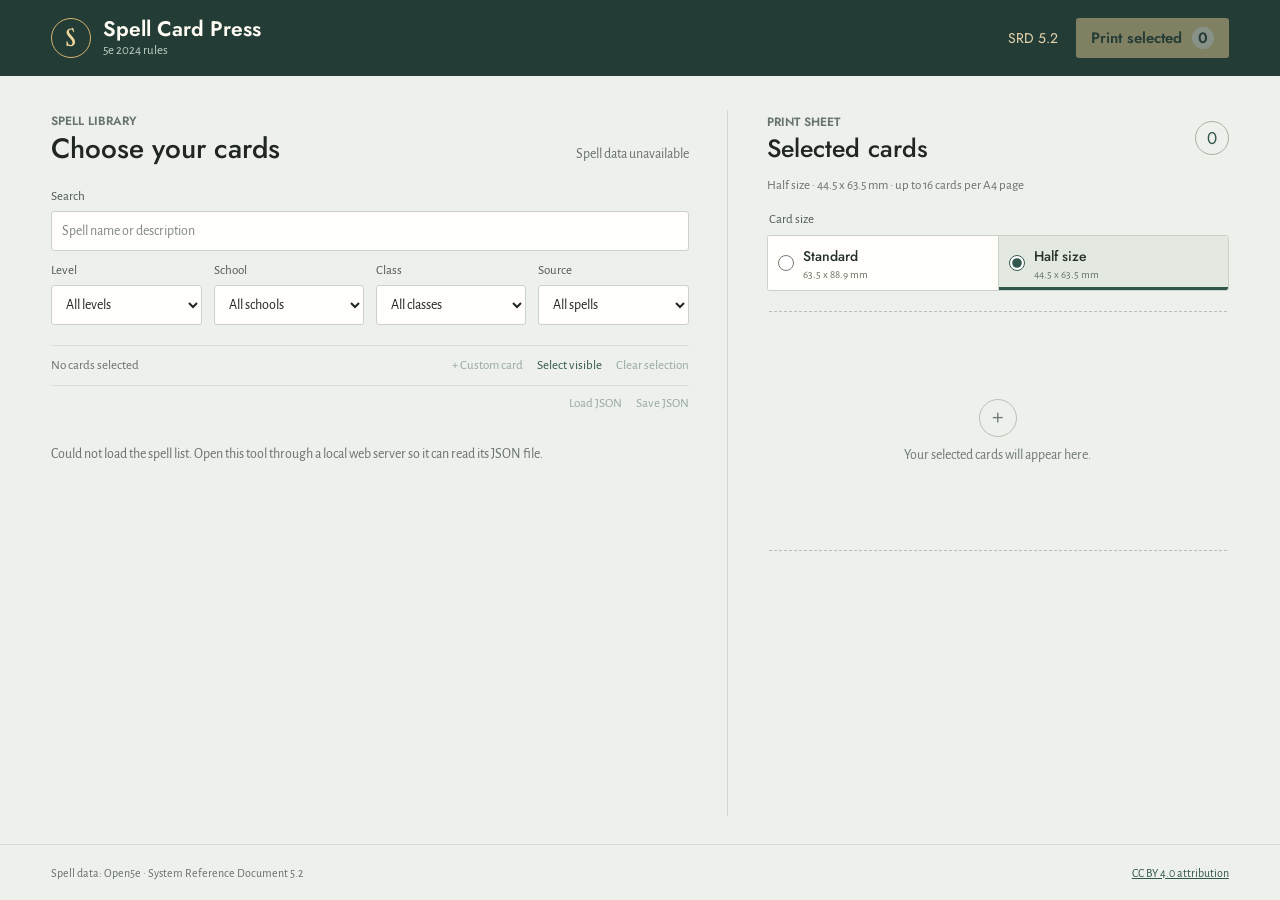
==== commit 0ac4d8cf: "Add option to create custom spells" ====
--- a/card-generator/index.html
+++ b/card-generator/index.html
@@ -8,8 +8,8 @@
     <link rel="preconnect" href="https://fonts.googleapis.com">
     <link rel="preconnect" href="https://fonts.gstatic.com" crossorigin>
     <link href="https://fonts.googleapis.com/css2?family=Alegreya+Sans:ital,wght@0,400;0,500;0,700;1,400;1,700&family=Girassol&family=Jost:wght@400;500;600;700&display=swap" rel="stylesheet">
-    <link rel="stylesheet" href="app.css?v=description-space-2">
-    <script src="app.js?v=description-fit-4" defer></script>
+    <link rel="stylesheet" href="app.css?v=custom-cards-3">
+    <script src="app.js?v=custom-cards-3" defer></script>
 </head>
 <body data-card-size="half">
     <header class="topbar">
@@ -34,13 +34,23 @@
                 <label><span>Level</span><select id="level-filter"><option value="">All levels</option></select></label>
                 <label><span>School</span><select id="school-filter"><option value="">All schools</option></select></label>
                 <label><span>Class</span><select id="class-filter"><option value="">All classes</option></select></label>
+                <label><span>Source</span><select id="source-filter"><option value="">All spells</option><option value="builtin">Built-in spells</option><option value="custom">Custom spells</option></select></label>
             </div>
             <div class="list-toolbar">
                 <span id="selection-summary">No cards selected</span>
                 <div class="toolbar-actions">
+                    <button class="text-button" id="create-custom-card" type="button" disabled>+ Custom card</button>
                     <button class="text-button" id="select-visible" type="button">Select visible</button>
                     <button class="text-button" id="clear-selection" type="button" disabled>Clear selection</button>
                 </div>
+            </div>
+            <div class="custom-library-toolbar" aria-label="Custom spell files">
+                <span id="custom-file-status" role="status"></span>
+                <div class="toolbar-actions">
+                    <button class="text-button" id="load-custom-json" type="button" title="Import custom spells from a JSON file" disabled>Load JSON</button>
+                    <button class="text-button" id="save-custom-json" type="button" title="Export all custom spells as a JSON backup" disabled>Save JSON</button>
+                </div>
+                <input id="custom-json-input" type="file" accept=".json,application/json" hidden>
             </div>
             <div class="spell-list" id="spell-list" aria-label="Available spells" aria-busy="true">
                 <p class="list-message">Loading the 2024 SRD spell list...</p>
@@ -77,6 +87,62 @@
         <a href="https://open5e.com/sources/srd-2024" target="_blank" rel="noreferrer">CC BY 4.0 attribution</a>
     </footer>
 
+    <dialog class="custom-dialog" id="custom-card-dialog" aria-labelledby="custom-card-title">
+        <form id="custom-card-form">
+            <header class="custom-dialog-heading">
+                <h2 id="custom-card-title">New custom card</h2>
+                <button class="icon-button" id="close-custom-card" type="button" aria-label="Close editor" title="Close editor">&#215;</button>
+            </header>
+            <div class="custom-editor">
+                <div class="custom-fields">
+                    <label class="wide-field">Name<input name="name" required maxlength="80"></label>
+                    <label>Level<select name="level"></select></label>
+                    <label>School<select name="school" required></select></label>
+                    <div class="class-picker wide-field">
+                        <label for="custom-class-search">Classes</label>
+                        <div class="selected-classes" id="custom-selected-classes"></div>
+                        <input id="custom-class-search" type="search" role="combobox" aria-autocomplete="list" aria-controls="custom-class-options" aria-expanded="false" autocomplete="off" placeholder="Search classes">
+                        <div class="class-options" id="custom-class-options" role="listbox" aria-label="Classes" aria-multiselectable="true" hidden></div>
+                    </div>
+                    <fieldset class="casting-time-field">
+                        <label for="custom-casting-time">Casting time</label>
+                        <select id="custom-casting-time" name="casting_time" required></select>
+                        <div class="custom-checks">
+                            <label><input type="checkbox" name="ritual">Ritual</label>
+                        </div>
+                    </fieldset>
+                    <label>Range<input name="range_text" value="60 feet" required maxlength="60"></label>
+                    <fieldset class="duration-field">
+                        <label for="custom-duration">Duration</label>
+                        <input id="custom-duration" name="duration" value="Instantaneous" required maxlength="60">
+                        <div class="custom-checks">
+                            <label><input type="checkbox" name="concentration">Concentration</label>
+                        </div>
+                    </fieldset>
+                    <label>Attack / save<select name="attack"></select></label>
+                    <label>Damage dice<input name="damage_roll" placeholder="2d6" maxlength="60"></label>
+                    <label>Damage type<select name="damage_type"></select></label>
+                    <label>Area shape<select name="shape_type"></select></label>
+                    <label>Area size (feet)<input name="shape_size" type="number" min="1" max="10000" step="1"></label>
+                    <fieldset class="custom-checks wide-field"><legend>Components</legend>
+                        <label><input type="checkbox" name="verbal" checked>Verbal</label>
+                        <label><input type="checkbox" name="somatic" checked>Somatic</label>
+                        <label><input type="checkbox" name="material">Material</label>
+                    </fieldset>
+                    <label class="wide-field">Material component<input name="material_specified" maxlength="300" disabled></label>
+                    <label class="wide-field">Description<textarea name="desc" rows="6" required maxlength="20000"></textarea></label>
+                    <label class="wide-field">Higher-level / cantrip upgrade<textarea name="higher_level" rows="3" maxlength="5000"></textarea></label>
+                </div>
+                <div class="custom-preview" id="custom-card-preview" aria-label="Custom card preview"></div>
+            </div>
+            <p class="custom-error" id="custom-card-error" role="alert" hidden></p>
+            <footer class="custom-dialog-actions">
+                <button class="button" id="cancel-custom-card" type="button">Cancel</button>
+                <button class="button button-primary" type="submit">Save card</button>
+            </footer>
+        </form>
+    </dialog>
+
     <div class="print-root" id="print-root" aria-hidden="true"></div>
 
     <template id="spell-card-template">
--- a/card-generator/app.css
+++ b/card-generator/app.css
@@ -230,9 +230,13 @@
 
 .filters {
     display: grid;
-    grid-template-columns: minmax(190px, 1.5fr) repeat(3, minmax(110px, 1fr));
+    grid-template-columns: repeat(4, minmax(0, 1fr));
     gap: 12px;
     margin: 24px 0 20px;
+}
+
+.search-field {
+    grid-column: 1 / -1;
 }
 
 .filters label {
@@ -497,7 +501,6 @@
     background-size: 100% 100%;
     background-repeat: no-repeat;
     color: #171716;
-    box-shadow: inset 0 0 0 1px rgb(255 255 255 / 55%);
     print-color-adjust: exact;
     -webkit-print-color-adjust: exact;
 }
@@ -520,7 +523,7 @@
     max-width: 100%;
     margin: 0;
     font-family: var(--card-title-font);
-    font-size: clamp(20px, 10.5cqw, 48px);
+    font-size: 10.5cqw;
     font-weight: 400;
     line-height: 0.98;
     text-align: center;
@@ -528,12 +531,21 @@
 }
 
 .spell-card.is-long-title .card-title {
-    font-size: clamp(15px, 8cqw, 34px);
+    font-size: 8cqw;
+}
+
+.spell-card.is-custom .card-header {
+    padding-right: 14%;
+}
+
+.spell-card.is-custom .card-title {
+    overflow-wrap: anywhere;
+    text-align: left;
 }
 
 .level-badge {
     position: absolute;
-    top: -5px;
+    top: -1.87cqw;
     right: 4.2%;
     display: flex;
     width: 11.7%;
@@ -553,7 +565,7 @@
 }
 
 .level-badge strong {
-    margin-top: 2px;
+    margin-top: 0.75cqw;
     font-size: 7cqw;
     font-weight: 500;
 }
@@ -568,14 +580,14 @@
 }
 
 .spell-card.is-cantrip .level-badge strong {
-    margin-top: 0;
+    margin-top: 3.36cqw;
     font-size: 6cqw;
 }
 
 .card-keywords {
     display: grid;
     height: 17%;
-    grid-template-columns: 1.08fr 0.92fr 1fr;
+    grid-template-columns: 0.95fr 1.05fr 1fr;
     grid-template-rows: repeat(2, minmax(0, 1fr));
     column-gap: 3%;
     row-gap: 2%;
@@ -586,7 +598,7 @@
     display: flex;
     min-width: 0;
     flex-direction: column;
-    gap: 1px;
+    gap: 0.37cqw;
     line-height: 1.08;
 }
 
@@ -663,7 +675,7 @@
 }
 
 .spell-card.has-upgrade .card-description {
-    max-height: 42%;
+    max-height: 52%;
 }
 
 .spell-card.is-continuation .card-keywords {
@@ -732,7 +744,7 @@
     height: 6%;
     align-items: center;
     justify-content: space-between;
-    gap: 5px;
+    gap: 1.87cqw;
     padding: 0 4%;
     background: #2872c7;
     color: #fff;
@@ -741,6 +753,11 @@
     line-height: 1;
 }
 
+.card-footer>span {
+    text-box-trim: trim-both;
+    text-box-edge: cap alphabetic;
+}
+
 .card-school {
     flex: none;
 }
@@ -768,6 +785,288 @@
     color: #31564c;
 }
 
+.custom-dialog {
+    width: min(960px, calc(100% - 24px));
+    max-height: calc(100dvh - 24px);
+    border: 1px solid var(--line);
+    border-radius: 6px;
+    padding: 24px;
+    background: var(--paper);
+    color: var(--ink);
+}
+
+.custom-dialog::backdrop {
+    background: rgb(20 35 29 / 55%);
+}
+
+.custom-dialog-heading,
+.custom-dialog-actions {
+    display: flex;
+    align-items: center;
+    justify-content: space-between;
+    gap: 12px;
+}
+
+.custom-dialog-heading {
+    margin-bottom: 20px;
+}
+
+.custom-dialog-heading h2 {
+    margin: 0;
+    font-family: var(--label-font);
+    font-size: 24px;
+    font-weight: 500;
+}
+
+.custom-editor {
+    display: grid;
+    grid-template-columns: minmax(0, 1fr) 280px;
+    gap: 28px;
+    align-items: start;
+}
+
+.custom-fields {
+    display: grid;
+    grid-template-columns: repeat(2, minmax(0, 1fr));
+    gap: 14px;
+}
+
+.custom-fields>label {
+    display: grid;
+    min-width: 0;
+    gap: 5px;
+    color: #4f5a53;
+    font-size: 14px;
+}
+
+.duration-field,
+.casting-time-field,
+.class-picker {
+    display: grid;
+    min-width: 0;
+    gap: 5px;
+    margin: 0;
+    border: 0;
+    padding: 0;
+    color: #4f5a53;
+    font-size: 14px;
+}
+
+.duration-field .custom-checks,
+.casting-time-field .custom-checks {
+    gap: 6px 12px;
+    margin-top: 4px;
+}
+
+.class-picker {
+    position: relative;
+}
+
+.selected-classes {
+    display: flex;
+    flex-wrap: wrap;
+    gap: 6px;
+}
+
+.selected-classes:empty {
+    display: none;
+}
+
+.selected-class {
+    display: inline-flex;
+    align-items: center;
+    gap: 6px;
+    border: 1px solid #b7c9c0;
+    border-radius: 3px;
+    padding: 3px 6px;
+    background: #e3e9e1;
+    color: #243c36;
+}
+
+.selected-class button {
+    width: 24px;
+    height: 24px;
+    border: 0;
+    padding: 0;
+    background: transparent;
+    color: inherit;
+    font-size: 20px;
+    cursor: pointer;
+}
+
+.class-options {
+    position: absolute;
+    top: 100%;
+    right: 0;
+    left: 0;
+    z-index: 2;
+    max-height: 180px;
+    overflow: auto;
+    border: 1px solid #cbd2cb;
+    border-radius: 3px;
+    background: #fff;
+}
+
+.class-options[hidden] {
+    display: none;
+}
+
+.class-option {
+    display: flex;
+    min-height: 36px;
+    align-items: center;
+    gap: 8px;
+    padding: 6px 10px;
+    color: var(--ink);
+    cursor: pointer;
+}
+
+.class-option[aria-selected="true"],
+.class-option:focus,
+.class-option:hover {
+    background: #e3e9e1;
+    outline-offset: -3px;
+}
+
+.class-empty {
+    margin: 0;
+    padding: 10px;
+}
+
+.custom-library-toolbar {
+    display: flex;
+    min-height: 36px;
+    align-items: center;
+    justify-content: space-between;
+    gap: 12px;
+    color: var(--muted);
+    font-size: 13px;
+}
+
+.custom-library-toolbar [role="status"] {
+    min-width: 0;
+    overflow-wrap: anywhere;
+}
+
+.custom-fields input:not([type="checkbox"]),
+.custom-fields select,
+.custom-fields textarea {
+    width: 100%;
+    min-width: 0;
+    border: 1px solid #cbd2cb;
+    border-radius: 3px;
+    padding: 9px;
+    background: #fff;
+    color: var(--ink);
+    font: inherit;
+}
+
+.custom-fields textarea {
+    resize: vertical;
+}
+
+.wide-field {
+    grid-column: 1 / -1;
+}
+
+.custom-checks {
+    display: flex;
+    flex-wrap: wrap;
+    gap: 12px;
+    min-width: 0;
+    margin: 0;
+    border: 0;
+    padding: 0;
+}
+
+.custom-checks legend {
+    margin-bottom: 6px;
+    color: #4f5a53;
+    font-size: 14px;
+}
+
+.custom-checks label {
+    display: inline-flex;
+    align-items: center;
+    gap: 5px;
+}
+
+.custom-checks input {
+    accent-color: #31564c;
+}
+
+.custom-preview {
+    display: grid;
+    gap: 16px;
+}
+
+.custom-dialog-actions {
+    justify-content: flex-end;
+    margin-top: 24px;
+    border-top: 1px solid var(--line);
+    padding-top: 16px;
+}
+
+.custom-error {
+    margin: 16px 0 0;
+    color: #9b2828;
+}
+
+.icon-button {
+    display: inline-grid;
+    width: 36px;
+    height: 36px;
+    flex: none;
+    place-items: center;
+    border: 1px solid var(--line);
+    border-radius: 3px;
+    background: transparent;
+    color: var(--green);
+    font-size: 22px;
+    cursor: pointer;
+}
+
+.icon-button:hover {
+    background: #e3e9e1;
+}
+
+.spell-entry {
+    display: grid;
+    grid-template-columns: minmax(0, 1fr) auto;
+    align-items: center;
+    gap: 8px;
+    border-bottom: 1px solid #dce1dc;
+}
+
+.spell-entry .spell-row {
+    border-bottom: 0;
+}
+
+.custom-card-actions {
+    display: flex;
+    gap: 4px;
+    padding-right: 4px;
+}
+
+@media (max-width: 760px) {
+    .custom-dialog {
+        padding: 16px;
+    }
+
+    .custom-editor {
+        grid-template-columns: minmax(0, 1fr);
+    }
+
+    .custom-preview {
+        justify-items: center;
+    }
+
+    .toolbar-actions {
+        flex-wrap: wrap;
+        justify-content: flex-end;
+    }
+}
+
 .print-root {
     display: none;
 }
@@ -778,7 +1077,7 @@
     }
 
     .filters {
-        grid-template-columns: repeat(3, minmax(100px, 1fr));
+        grid-template-columns: repeat(2, minmax(0, 1fr));
     }
 
     .search-field {
@@ -911,7 +1210,8 @@
 
     .topbar,
     .workspace,
-    .app-footer {
+    .app-footer,
+    .custom-dialog {
         display: none !important;
     }
 
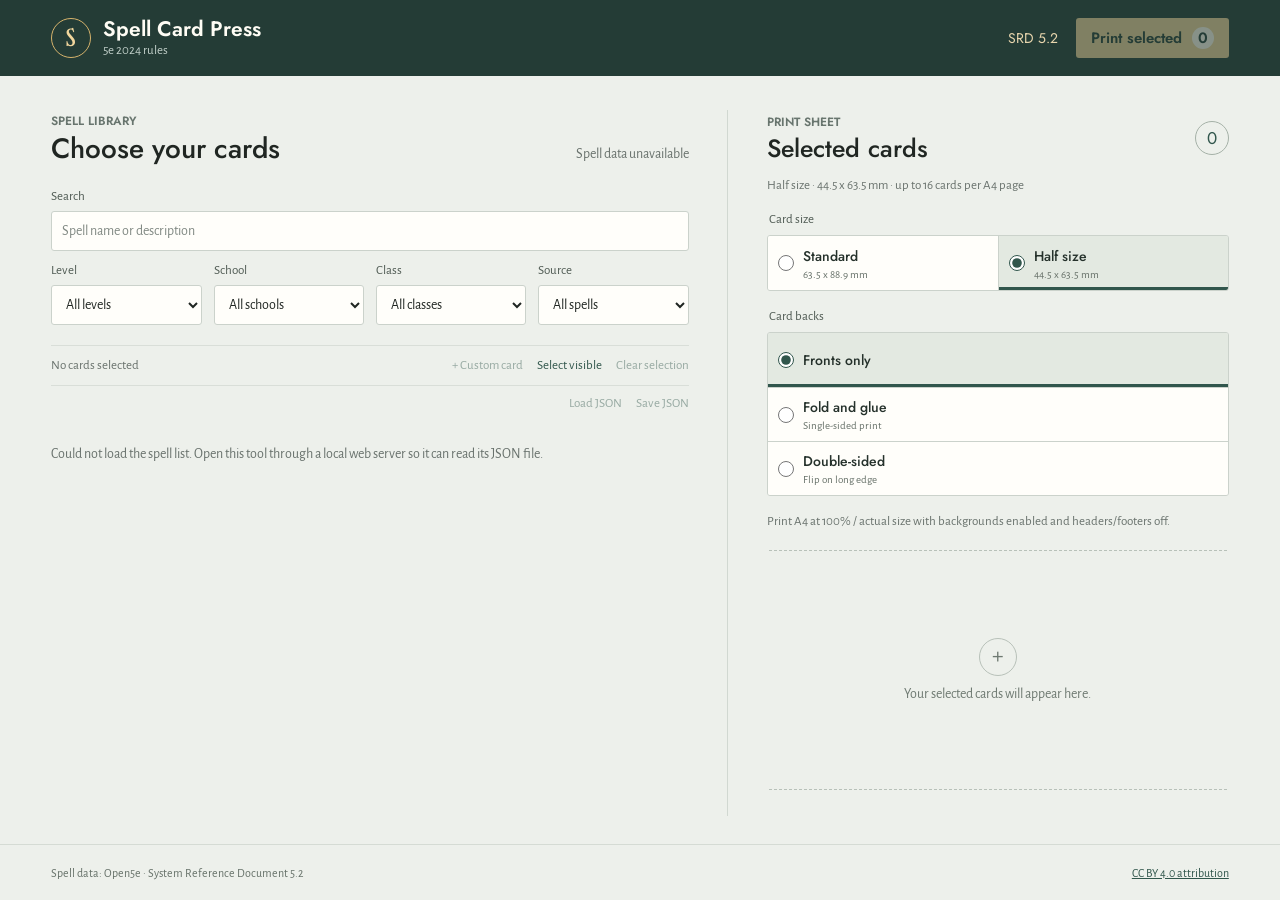
==== commit 09dd535c: "AI generate back side of the cards and add printing option for single and double sided print" ====
--- a/card-generator/index.html
+++ b/card-generator/index.html
@@ -8,8 +8,8 @@
     <link rel="preconnect" href="https://fonts.googleapis.com">
     <link rel="preconnect" href="https://fonts.gstatic.com" crossorigin>
     <link href="https://fonts.googleapis.com/css2?family=Alegreya+Sans:ital,wght@0,400;0,500;0,700;1,400;1,700&family=Girassol&family=Jost:wght@400;500;600;700&display=swap" rel="stylesheet">
-    <link rel="stylesheet" href="app.css?v=custom-cards-3">
-    <script src="app.js?v=custom-cards-3" defer></script>
+    <link rel="stylesheet" href="app.css?v=card-backs-1">
+    <script src="app.js?v=card-backs-1" defer></script>
 </head>
 <body data-card-size="half">
     <header class="topbar">
@@ -76,6 +76,25 @@
                     </label>
                 </div>
             </fieldset>
+            <fieldset class="size-picker back-picker">
+                <legend>Card backs</legend>
+                <div class="size-options">
+                    <label class="size-option">
+                        <input type="radio" name="card-backs" value="none" checked>
+                        <span class="size-option-copy"><strong>Fronts only</strong></span>
+                    </label>
+                    <label class="size-option">
+                        <input type="radio" name="card-backs" value="fold">
+                        <span class="size-option-copy"><strong>Fold and glue</strong><small>Single-sided print</small></span>
+                    </label>
+                    <label class="size-option">
+                        <input type="radio" name="card-backs" value="duplex">
+                        <span class="size-option-copy"><strong>Double-sided</strong><small>Flip on long edge</small></span>
+                    </label>
+                </div>
+            </fieldset>
+            <p class="selection-note" id="print-help">Print A4 at 100% / actual size with backgrounds enabled and headers/footers off.</p>
+            <p class="print-error" id="print-error" role="alert" hidden></p>
             <div class="selected-cards" id="selected-cards">
                 <div class="selection-empty"><span class="empty-mark" aria-hidden="true">+</span><p>Your selected cards will appear here.</p></div>
             </div>
@@ -168,5 +187,16 @@
             </div>
         </article>
     </template>
+    <template id="spell-back-template">
+        <article class="spell-card card-back">
+            <h2 class="card-title back-title" data-field="name"></h2>
+            <div class="back-art" data-field="art"></div>
+            <div class="back-summary">
+                <div class="back-range" data-field="range"></div>
+                <div class="back-keywords" data-field="keywords"></div>
+            </div>
+            <footer class="back-footer"><strong>SPELL</strong><span data-field="level"></span></footer>
+        </article>
+    </template>
 </body>
 </html>
--- a/card-generator/app.css
+++ b/card-generator/app.css
@@ -8,7 +8,7 @@
     --green: #243c36;
     --green-hover: #31564c;
     --gold: #bb842e;
-    --blue: #719ce8;
+    --blue: #0A5C73;
     --body-font: "Alegreya Sans", sans-serif;
     --label-font: "Jost", sans-serif;
     --card-title-font: "Girassol", Georgia, serif;
@@ -448,6 +448,20 @@
     color: #677169;
     font-size: 11px;
     white-space: nowrap;
+}
+
+.back-picker .size-options {
+    grid-template-columns: 1fr;
+}
+
+.back-picker .size-option+.size-option {
+    border-left: 0;
+    border-top: 1px solid #cbd2cb;
+}
+
+.print-error {
+    color: #a51c30;
+    font-size: 14px;
 }
 
 .selected-cards {
@@ -512,6 +526,181 @@
     padding: 5.5% 5.4% 4.6%;
 }
 
+.back-title {
+    position: absolute;
+    top: 3%;
+    left: 3%;
+    width: 94%;
+    height: 12%;
+    display: grid;
+    place-items: center;
+    font-size: 10cqw;
+}
+
+.back-art {
+    position: absolute;
+    inset: 16% 4% 34%;
+    display: grid;
+    place-items: center;
+}
+
+.back-art>img,
+.back-art>svg {
+    width: 100%;
+    height: 100%;
+    min-height: 0;
+    object-fit: contain;
+}
+
+.back-summary {
+    position: absolute;
+    right: 2.8%;
+    bottom: 12%;
+    left: 2.8%;
+    display: flex;
+    align-items: flex-end;
+    gap: 3%;
+    min-height: 16%;
+}
+
+.back-range {
+    flex: 0 0 26%;
+    border-radius: 0 8cqw 0 8cqw;
+    padding: 2.5% 3%;
+    background: linear-gradient(110deg, #be1e35, #ff292f);
+    color: #fff;
+    text-align: center;
+}
+
+.back-range>div+div {
+    margin-top: 1cqw;
+    border-top: 1px solid #fff;
+    padding-top: 1cqw;
+}
+
+.back-range span,
+.back-range strong {
+    display: block;
+}
+
+.back-range span {
+    font-family: var(--label-font);
+    font-size: 3cqw;
+    letter-spacing: .3cqw;
+    text-transform: uppercase;
+}
+
+.back-range strong {
+    font-size: 4.4cqw;
+    line-height: 1.05;
+    overflow-wrap: anywhere;
+}
+
+.back-range.has-area strong {
+    font-size: 3.8cqw;
+}
+
+.back-keywords {
+    display: flex;
+    flex: 1;
+    min-width: 0;
+    justify-content: space-around;
+    gap: 1cqw;
+    padding-bottom: 1cqw;
+}
+
+.back-keywords>div {
+    display: flex;
+    flex: 1;
+    min-width: 0;
+    align-items: center;
+    flex-direction: column;
+    gap: 1cqw;
+    font-size: 3.6cqw;
+    line-height: 1.05;
+    text-align: center;
+    overflow-wrap: anywhere;
+}
+
+.back-keywords img {
+    width: 5.6cqw;
+    height: 5.6cqw;
+    object-fit: contain;
+}
+
+.back-keywords .keyword-icon {
+    width: 3.8cqw;
+    height: 3.8cqw;
+    flex: none;
+}
+
+.back-keyword-value {
+    display: inline-flex;
+    max-width: 100%;
+    align-items: center;
+    justify-content: center;
+    gap: .6cqw;
+}
+
+.back-keyword-value>span {
+    min-width: 0;
+}
+
+.back-keyword-icons {
+    display: inline-flex;
+    flex: 0 0 auto;
+    max-width: 45%;
+    flex-wrap: wrap;
+    align-items: center;
+    justify-content: center;
+    gap: .6cqw;
+}
+
+.back-keyword-value.has-many-icons {
+    font-size: 2.8cqw;
+}
+
+.back-keyword-value.has-many-icons .back-keyword-icons {
+    gap: .3cqw;
+}
+
+.back-keyword-value.has-many-icons .keyword-icon {
+    width: 2.5cqw;
+    height: 2.5cqw;
+}
+
+.back-footer {
+    position: absolute;
+    bottom: 0;
+    width: 100%;
+    height: 10%;
+    display: flex;
+    align-items: center;
+    justify-content: center;
+    flex-direction: column;
+    background: var(--blue);
+    color: #fff;
+    font-size: 4cqw;
+    line-height: 1.1;
+}
+
+.back-footer::before {
+    position: absolute;
+    right: 0;
+    bottom: calc(100% - 1cqw);
+    left: 0;
+    height: 7cqw;
+    background: var(--blue);
+    mask: url("./img/back-footer-curve.svg") center / 100% 100% no-repeat;
+    content: "";
+}
+
+.back-footer strong {
+    font-family: var(--label-font);
+    font-size: 5.2cqw;
+    font-weight: 600;
+}
+
 .card-header {
     display: flex;
     align-items: center;
@@ -746,7 +935,7 @@
     justify-content: space-between;
     gap: 1.87cqw;
     padding: 0 4%;
-    background: #2872c7;
+    background: var(--blue);
     color: #fff;
     font-family: var(--label-font);
     font-size: 4.5cqw;
@@ -1237,6 +1426,29 @@
         page-break-after: auto;
     }
 
+    .print-page-fold {
+        grid-template-columns: repeat(2, calc(2 * var(--card-print-width)));
+    }
+
+    body[data-card-size="standard"] .print-page-fold {
+        grid-template-columns: calc(2 * var(--card-print-width));
+    }
+
+    .print-card-pair {
+        display: flex;
+        width: calc(2 * var(--card-print-width));
+        height: var(--card-print-height);
+        break-inside: avoid;
+    }
+
+    .print-card-pair>.spell-card {
+        flex: none;
+    }
+
+    .print-card-pair>.card-back {
+        border-left: .15mm dashed #69726d;
+    }
+
     .spell-card {
         width: var(--card-print-width);
         height: var(--card-print-height);
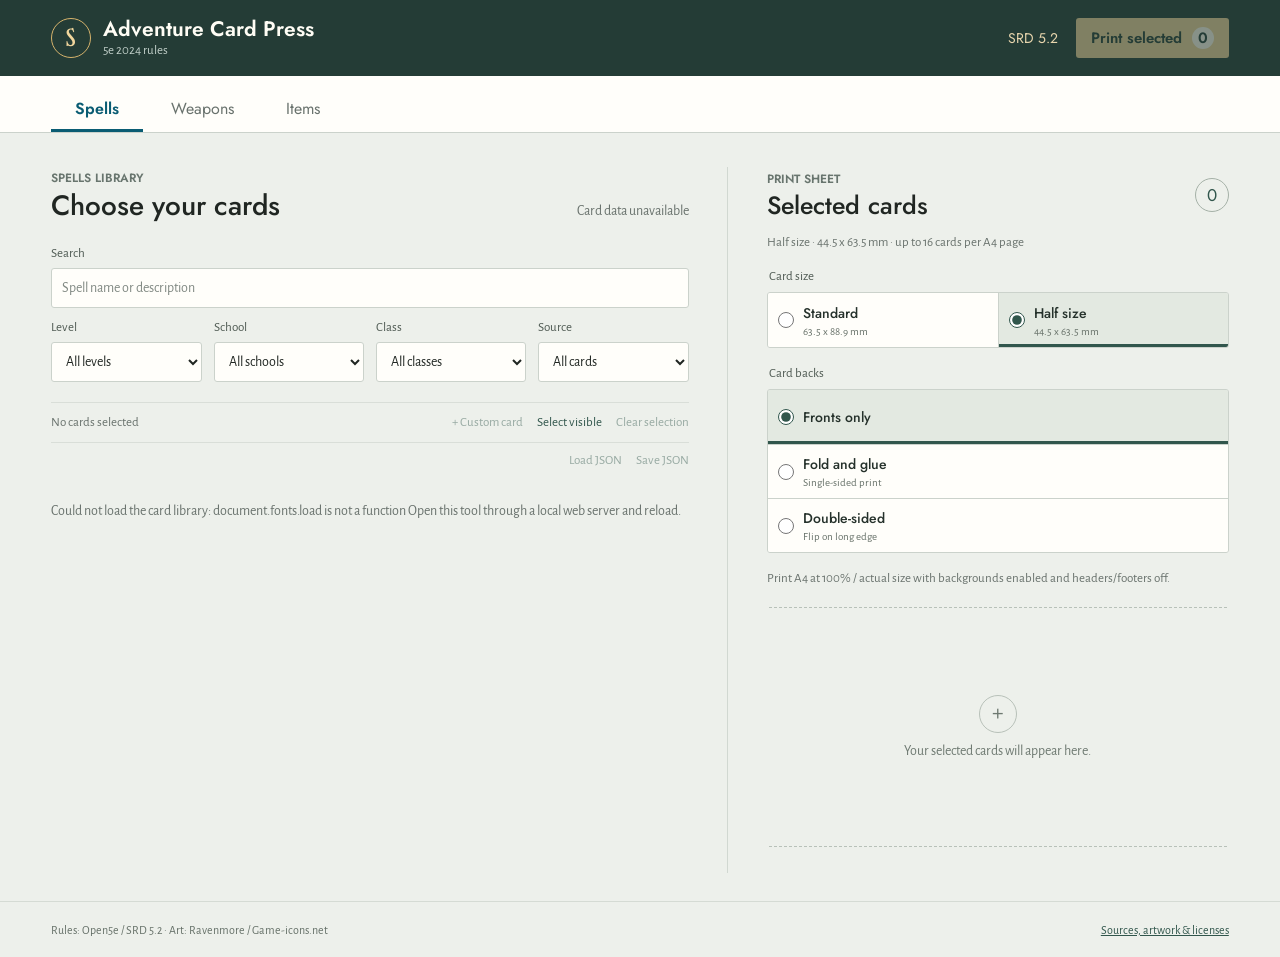
==== commit 0629145f: "AI create genarator for items and weapons all by itself" ====
--- a/card-generator/index.html
+++ b/card-generator/index.html
@@ -4,18 +4,19 @@
     <meta charset="utf-8">
     <meta name="viewport" content="width=device-width, initial-scale=1">
     <meta name="theme-color" content="#243c36">
-    <title>Spell Card Press</title>
+    <title>Adventure Card Press</title>
     <link rel="preconnect" href="https://fonts.googleapis.com">
     <link rel="preconnect" href="https://fonts.gstatic.com" crossorigin>
     <link href="https://fonts.googleapis.com/css2?family=Alegreya+Sans:ital,wght@0,400;0,500;0,700;1,400;1,700&family=Girassol&family=Jost:wght@400;500;600;700&display=swap" rel="stylesheet">
-    <link rel="stylesheet" href="app.css?v=card-backs-1">
-    <script src="app.js?v=card-backs-1" defer></script>
+    <link rel="stylesheet" href="app.css?v=equipment-1">
+    <script src="equipment.js?v=equipment-1" defer></script>
+    <script src="app.js?v=equipment-1" defer></script>
 </head>
 <body data-card-size="half">
     <header class="topbar">
-        <a class="brand" href="./" aria-label="Spell Card Press home">
+        <a class="brand" href="./" aria-label="Adventure Card Press home">
             <span class="brand-mark" aria-hidden="true">S</span>
-            <span class="brand-copy"><strong>Spell Card Press</strong><span>5e 2024 rules</span></span>
+            <span class="brand-copy"><strong>Adventure Card Press</strong><span>5e 2024 rules</span></span>
         </a>
         <div class="topbar-meta">
             <span class="edition-tag">SRD 5.2</span>
@@ -23,18 +24,26 @@
         </div>
     </header>
 
+    <nav class="library-tabs" role="tablist" aria-label="Card library">
+        <button id="tab-spells" type="button" role="tab" aria-selected="true" aria-controls="library-panel" data-library="spells">Spells</button>
+        <button id="tab-weapons" type="button" role="tab" aria-selected="false" aria-controls="library-panel" tabindex="-1" data-library="weapons">Weapons</button>
+        <button id="tab-items" type="button" role="tab" aria-selected="false" aria-controls="library-panel" tabindex="-1" data-library="items">Items</button>
+    </nav>
     <main class="workspace">
         <section class="library" aria-labelledby="library-title">
+            <div id="library-panel" role="tabpanel" aria-labelledby="tab-spells">
             <div class="section-heading">
-                <div><p class="eyebrow">SPELL LIBRARY</p><h1 id="library-title">Choose your cards</h1></div>
+                <div><p class="eyebrow" id="library-eyebrow">SPELLS LIBRARY</p><h1 id="library-title">Choose your cards</h1></div>
                 <p class="result-count" id="result-count" aria-live="polite">Loading spells...</p>
             </div>
-            <div class="filters" aria-label="Filter spells">
+            <div class="filters" aria-label="Filter cards">
                 <label class="search-field"><span>Search</span><input id="search-input" type="search" placeholder="Spell name or description" autocomplete="off"></label>
-                <label><span>Level</span><select id="level-filter"><option value="">All levels</option></select></label>
-                <label><span>School</span><select id="school-filter"><option value="">All schools</option></select></label>
-                <label><span>Class</span><select id="class-filter"><option value="">All classes</option></select></label>
-                <label><span>Source</span><select id="source-filter"><option value="">All spells</option><option value="builtin">Built-in spells</option><option value="custom">Custom spells</option></select></label>
+                <label data-spell-filter><span>Level</span><select id="level-filter"><option value="">All levels</option></select></label>
+                <label data-spell-filter><span>School</span><select id="school-filter"><option value="">All schools</option></select></label>
+                <label data-spell-filter><span>Class</span><select id="class-filter"><option value="">All classes</option></select></label>
+                <label data-equipment-filter hidden><span>Category</span><select id="category-filter"><option value="">All categories</option></select></label>
+                <label data-equipment-filter hidden><span>Rarity</span><select id="rarity-filter"><option value="">All rarities</option><option>Mundane</option><option>Common</option><option>Uncommon</option><option>Rare</option><option>Very Rare</option><option>Legendary</option><option>Artifact</option><option>Varies</option></select></label>
+                <label><span>Source</span><select id="source-filter"><option value="">All cards</option><option value="builtin">Built-in cards</option><option value="custom">Custom cards</option></select></label>
             </div>
             <div class="list-toolbar">
                 <span id="selection-summary">No cards selected</span>
@@ -44,16 +53,17 @@
                     <button class="text-button" id="clear-selection" type="button" disabled>Clear selection</button>
                 </div>
             </div>
-            <div class="custom-library-toolbar" aria-label="Custom spell files">
+            <div class="custom-library-toolbar" aria-label="Custom card files">
                 <span id="custom-file-status" role="status"></span>
                 <div class="toolbar-actions">
-                    <button class="text-button" id="load-custom-json" type="button" title="Import custom spells from a JSON file" disabled>Load JSON</button>
-                    <button class="text-button" id="save-custom-json" type="button" title="Export all custom spells as a JSON backup" disabled>Save JSON</button>
+                    <button class="text-button" id="load-custom-json" type="button" title="Import custom cards from a JSON file" disabled>Load JSON</button>
+                    <button class="text-button" id="save-custom-json" type="button" title="Export all custom cards as a JSON backup" disabled>Save JSON</button>
                 </div>
                 <input id="custom-json-input" type="file" accept=".json,application/json" hidden>
             </div>
-            <div class="spell-list" id="spell-list" aria-label="Available spells" aria-busy="true">
+            <div class="spell-list" id="spell-list" aria-label="Available cards" aria-busy="true">
                 <p class="list-message">Loading the 2024 SRD spell list...</p>
+            </div>
             </div>
         </section>
 
@@ -102,8 +112,8 @@
     </main>
 
     <footer class="app-footer">
-        <span>Spell data: Open5e · System Reference Document 5.2</span>
-        <a href="https://open5e.com/sources/srd-2024" target="_blank" rel="noreferrer">CC BY 4.0 attribution</a>
+        <span>Rules: Open5e / SRD 5.2 · Art: Ravenmore / Game-icons.net</span>
+        <a href="./credits.html" target="_blank" rel="noreferrer">Sources, artwork &amp; licenses</a>
     </footer>
 
     <dialog class="custom-dialog" id="custom-card-dialog" aria-labelledby="custom-card-title">
@@ -162,7 +172,56 @@
         </form>
     </dialog>
 
+    <dialog class="custom-dialog" id="equipment-dialog" aria-labelledby="equipment-dialog-title">
+        <form id="equipment-form">
+            <header class="custom-dialog-heading">
+                <h2 id="equipment-dialog-title">New custom equipment</h2>
+                <button class="icon-button" id="equipment-close" type="button" aria-label="Close editor">&#215;</button>
+            </header>
+            <div class="custom-editor">
+                <div class="custom-fields">
+                    <label class="wide-field">Name<input name="name" required maxlength="80"></label>
+                    <label>Card type<select name="kind"><option value="weapon">Weapon</option><option value="item">Item</option></select></label>
+                    <label>Category<input name="category" required maxlength="60" value="Adventuring Gear"></label>
+                    <label>Rarity<select name="rarity"></select></label>
+                    <label class="equipment-check"><input name="attunement" type="checkbox">Requires attunement</label>
+                    <label>Cost<input name="cost" maxlength="100" placeholder="15 gp"></label>
+                    <label>Weight<input name="weight" maxlength="100" placeholder="3 lb"></label>
+                    <label data-weapon-field>Damage dice<input name="damage_roll" maxlength="100" placeholder="1d8 + 1"></label>
+                    <label data-weapon-field>Damage type<select name="damage_type"><option value="">None</option></select></label>
+                    <label data-weapon-field>Range / reach<input name="range_text" maxlength="100" placeholder="5 ft or 80/320 ft"></label>
+                    <label data-weapon-field>Weapon type<input name="weapon_type" maxlength="100" placeholder="Simple / Martial"></label>
+                    <label data-weapon-field>Mastery<input name="mastery" maxlength="100" placeholder="Sap"></label>
+                    <label>Armor Class<input name="armor_class" maxlength="100" placeholder="14 + Dex (max 2)"></label>
+                    <label class="wide-field">Properties / charges<input name="properties" maxlength="300" placeholder="Versatile (1d10), or 3 charges"></label>
+                    <label class="wide-field">Description<textarea name="desc" required rows="7" maxlength="20000"></textarea></label>
+                    <label class="wide-field">Library illustration<select name="image"></select></label>
+                    <label class="wide-field">Your illustration (PNG, JPEG, WebP; up to 2 MB)<input name="illustration" type="file" accept="image/png,image/jpeg,image/webp"></label>
+                    <div class="wide-field"><span id="equipment-image-status" role="status"></span> <button class="text-button" id="equipment-remove-image" type="button">Use library artwork</button></div>
+                    <p class="wide-field selection-note">Upload only artwork you have permission to use. Custom images are saved in your browser and included in JSON exports.</p>
+                </div>
+                <div class="custom-preview" id="equipment-preview" aria-label="Equipment card preview"></div>
+            </div>
+            <p class="custom-error" id="equipment-error" role="alert" hidden></p>
+            <footer class="custom-dialog-actions">
+                <button class="button" id="equipment-cancel" type="button">Cancel</button>
+                <button class="button button-primary" type="submit">Save card</button>
+            </footer>
+        </form>
+    </dialog>
+
     <div class="print-root" id="print-root" aria-hidden="true"></div>
+
+    <template id="equipment-card-template">
+        <article class="spell-card equipment-card">
+            <h2 class="card-title equipment-title"></h2>
+            <div class="equipment-stats"></div>
+            <img class="equipment-illustration" alt="">
+            <p class="card-description"></p>
+            <div class="card-upgrade" hidden></div>
+            <footer class="card-footer"><span class="equipment-category"></span><span class="equipment-source"></span></footer>
+        </article>
+    </template>
 
     <template id="spell-card-template">
         <article class="spell-card">
--- a/card-generator/app.css
+++ b/card-generator/app.css
@@ -9,6 +9,9 @@
     --green-hover: #31564c;
     --gold: #bb842e;
     --blue: #0A5C73;
+    --spell-footer-color: #0A5C73;
+    --weapon-footer-color: #843c32;
+    --item-footer-color: #49643b;
     --body-font: "Alegreya Sans", sans-serif;
     --label-font: "Jost", sans-serif;
     --card-title-font: "Girassol", Georgia, serif;
@@ -16,6 +19,35 @@
 
 * {
     box-sizing: border-box;
+}
+
+[hidden] {
+    display: none !important;
+}
+
+.library-tabs {
+    display: flex;
+    gap: 4px;
+    padding: 12px clamp(18px, 4vw, 58px) 0;
+    border-bottom: 1px solid #cbd2cb;
+    background: #fffefa;
+}
+
+.library-tabs button {
+    min-height: 44px;
+    border: 0;
+    border-bottom: 3px solid transparent;
+    padding: 8px 24px;
+    background: transparent;
+    color: var(--muted);
+    font-family: var(--label-font);
+    cursor: pointer;
+}
+
+.library-tabs button[aria-selected="true"] {
+    border-bottom-color: var(--blue);
+    color: var(--blue);
+    font-weight: 600;
 }
 
 body {
@@ -669,6 +701,18 @@
     height: 2.5cqw;
 }
 
+.spell-card {
+    --card-footer-color: var(--spell-footer-color);
+}
+
+.spell-card[data-card-kind="weapon"] {
+    --card-footer-color: var(--weapon-footer-color);
+}
+
+.spell-card[data-card-kind="item"] {
+    --card-footer-color: var(--item-footer-color);
+}
+
 .back-footer {
     position: absolute;
     bottom: 0;
@@ -678,7 +722,7 @@
     align-items: center;
     justify-content: center;
     flex-direction: column;
-    background: var(--blue);
+    background: var(--card-footer-color);
     color: #fff;
     font-size: 4cqw;
     line-height: 1.1;
@@ -690,7 +734,7 @@
     bottom: calc(100% - 1cqw);
     left: 0;
     height: 7cqw;
-    background: var(--blue);
+    background: var(--card-footer-color);
     mask: url("./img/back-footer-curve.svg") center / 100% 100% no-repeat;
     content: "";
 }
@@ -699,6 +743,121 @@
     font-family: var(--label-font);
     font-size: 5.2cqw;
     font-weight: 600;
+}
+
+.equipment-title {
+    position: absolute;
+    inset: 3% 4% auto;
+    height: 10%;
+    display: grid;
+    place-items: center;
+}
+
+.equipment-illustration {
+    position: absolute;
+    top: 15%;
+    right: 4%;
+    width: 27%;
+    height: 24%;
+    object-fit: contain;
+}
+
+.equipment-stats,
+.equipment-back-stats {
+    display: grid;
+    grid-template-columns: repeat(2, minmax(0, 1fr));
+    gap: 1.5cqw 2cqw;
+}
+
+.equipment-stats {
+    position: absolute;
+    top: 15%;
+    left: 5%;
+    width: 61%;
+    height: 24%;
+    align-content: start;
+    overflow: hidden;
+}
+
+.equipment-stats>div,
+.equipment-back-stats>div {
+    min-width: 0;
+    font-size: 3.3cqw;
+    line-height: 1.1;
+    overflow-wrap: anywhere;
+}
+
+.equipment-stats strong,
+.equipment-back-stats strong {
+    display: block;
+    color: var(--blue);
+    font-family: var(--label-font);
+    font-size: 2.8cqw;
+    font-weight: 500;
+    text-transform: uppercase;
+}
+
+.equipment-stats .keyword-icon,
+.equipment-back-stats .keyword-icon {
+    width: 3.3cqw;
+    height: 3.3cqw;
+    margin-right: .5cqw;
+    vertical-align: middle;
+}
+
+.equipment-card .card-description {
+    position: absolute;
+    inset: 42% 5% 8%;
+    max-height: none;
+    margin: 0;
+    font-size: 4.3cqw;
+    line-height: 1.2;
+}
+
+.equipment-card.is-equipment-continuation .equipment-stats,
+.equipment-card.is-equipment-continuation .equipment-illustration {
+    display: none;
+}
+
+.equipment-card.is-equipment-continuation .card-description {
+    top: 15%;
+}
+
+.equipment-category {
+    min-width: 0;
+    overflow: hidden;
+    text-overflow: ellipsis;
+    white-space: nowrap;
+    font-size: 3.5cqw;
+}
+
+.equipment-source {
+    flex: none;
+    font-size: 3.5cqw;
+}
+
+.equipment-back .back-art {
+    bottom: 39%;
+}
+
+.equipment-back-stats {
+    position: absolute;
+    inset: 64% 5% 13%;
+    grid-template-columns: repeat(3, minmax(0, 1fr));
+    align-content: center;
+    text-align: center;
+}
+
+.equipment-back-stats>div {
+    font-size: 3.1cqw;
+}
+
+.equipment-check {
+    align-content: center;
+}
+
+.equipment-check input {
+    width: auto;
 }
 
 .card-header {
@@ -935,7 +1094,7 @@
     justify-content: space-between;
     gap: 1.87cqw;
     padding: 0 4%;
-    background: var(--blue);
+    background: var(--card-footer-color);
     color: #fff;
     font-family: var(--label-font);
     font-size: 4.5cqw;
@@ -1398,6 +1557,7 @@
     }
 
     .topbar,
+    .library-tabs,
     .workspace,
     .app-footer,
     .custom-dialog {
